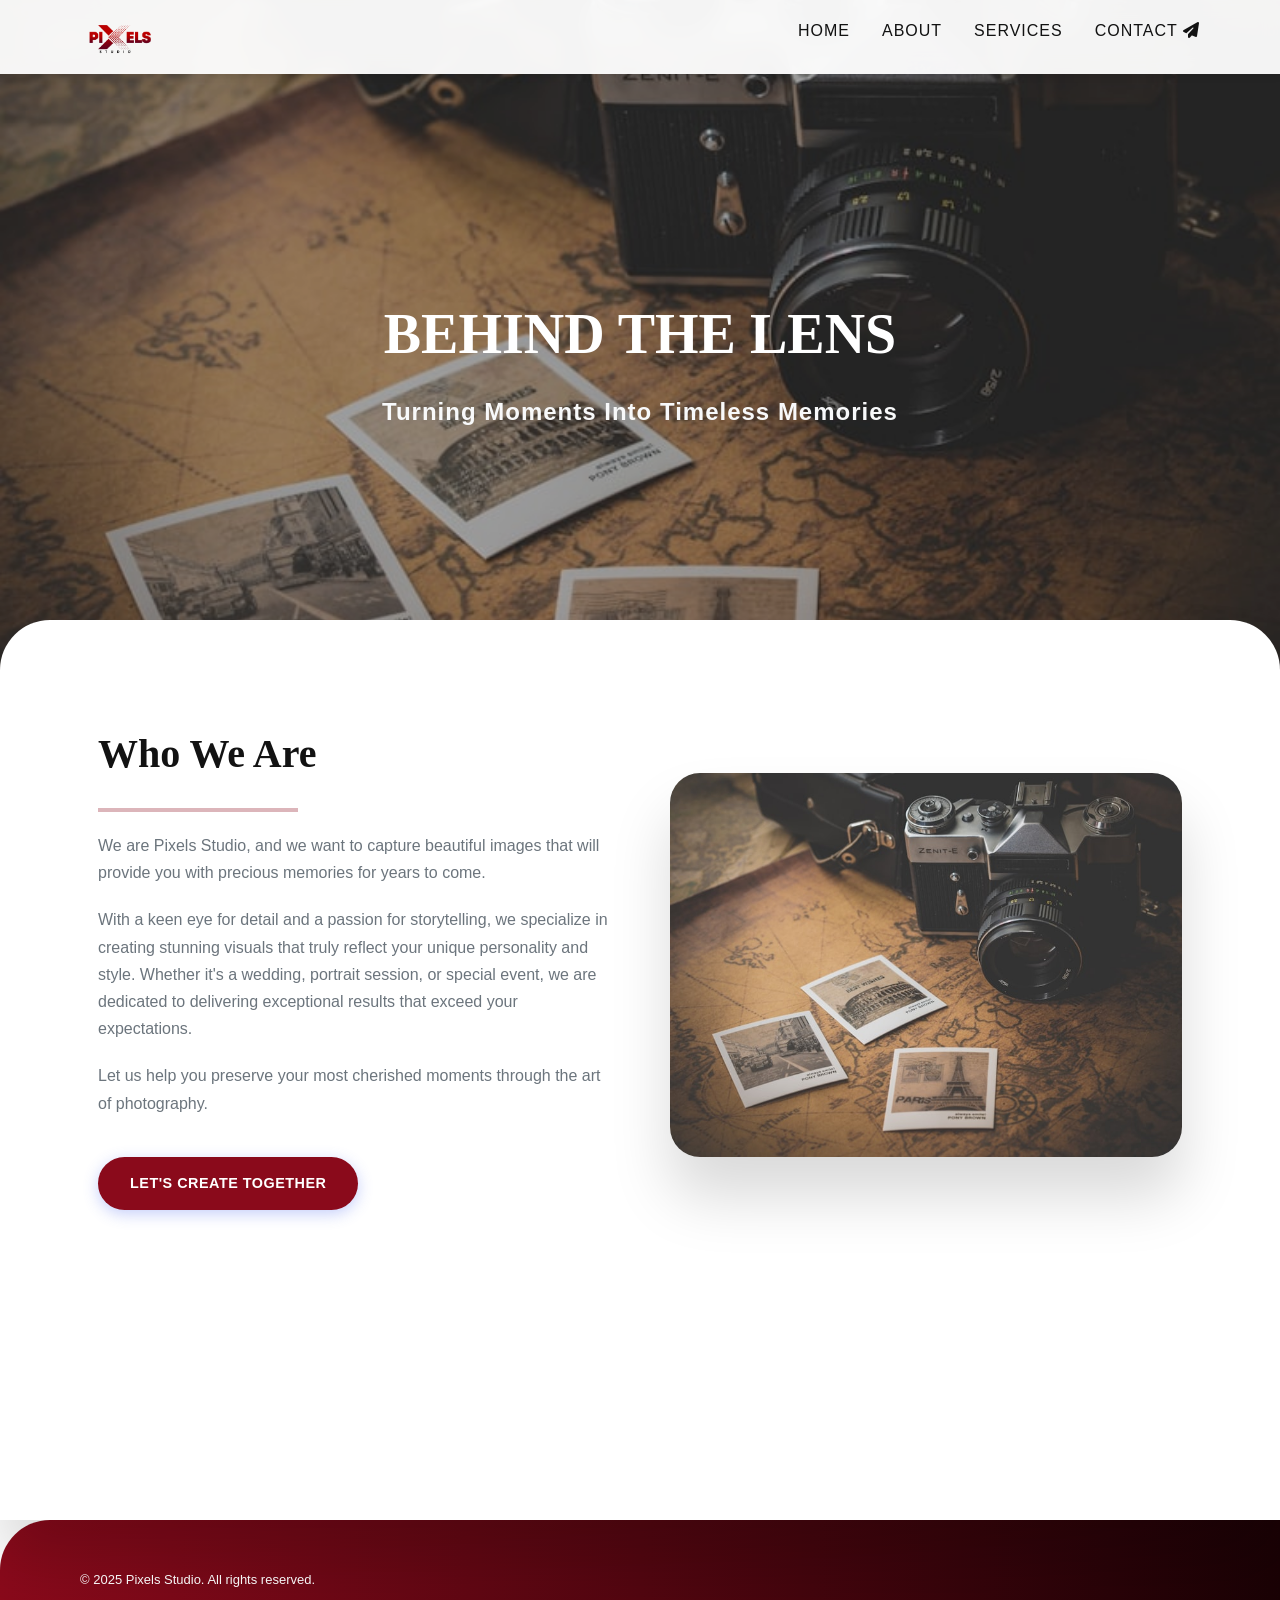
==== about.html @ 5a0a9b70 "working" ====
<!DOCTYPE html>
<html lang="en">
<head>
    <meta charset="UTF-8">
    <meta name="viewport" content="width=device-width, initial-scale=1.0">
    <title>About Us | Pixels Studio</title>
    <link rel="stylesheet" href="CSS/global.css">
    <link rel="stylesheet" href="CSS/about.css">
    <link rel="stylesheet" href="https://cdnjs.cloudflare.com/ajax/libs/font-awesome/6.5.0/css/all.min.css">
</head>
<body>

    <header>
        <div class="container">
            <nav>
                <a href="index.html" class="logo">
                    <img src="Assets/pixels studio.png" alt="Pixels Studio">
                </a>
                <ul class="nav-links">
                    <li><a href="index.html">HOME</a></li>
                    <li><a href="about.html" class="active">ABOUT</a></li>
                    <li><a href="services.html">SERVICES</a></li>
                    <li><a href="#">CONTACT <i class="fas fa-paper-plane"></i></a></li>
                </ul>
                <div class="mobile-toggle"><i class="fas fa-bars"></i></div>
            </nav>
        </div>
    </header>

    <div class="about-hero" style="background-image: url('Assets/image1.jpg');">
        <div class="hero-overlay">
            <h1>BEHIND THE LENS</h1>
            <p>Turning Moments Into Timeless Memories</p>
        </div>
    </div>

    <section class="about-intro">
        <div class="container">
            
            <div class="about-grid">
                <div class="about-text">
                    <h2>Who We Are</h2>
                    <hr style="width: 200px; border: 2px solid var(--primary); margin: 0 0 20px 0;">
                    
                    <p>We are Pixels Studio, and we want to capture beautiful images that will provide you with precious memories for years to come.</p>
                    
                    <p>With a keen eye for detail and a passion for storytelling, we specialize in creating stunning visuals that truly reflect your unique personality and style. Whether it's a wedding, portrait session, or special event, we are dedicated to delivering exceptional results that exceed your expectations.</p>
                    
                    <p>Let us help you preserve your most cherished moments through the art of photography.</p>
                    
                    <a href="contact.html" class="btn btn-primary" style="margin-top: 20px;">Let's Create Together</a>
                </div>

                <div class="about-image">
                    <img src="Assets/image1.jpg" alt="Photographer at work">
                </div>
            </div>

        </div>
    </section>

    <footer>
        <div class="container">
            <p>&copy; 2025 Pixels Studio. All rights reserved.</p>
        </div>
    </footer>

    <link rel="script" href="main.js">
</body>
</html>
---- CSS/global.css ----
/* ==========================================================================
   GLOBAL STYLES
   Applies to: All pages
   ========================================================================== */

/* --- CSS Variables & Color Palette --- */
:root {
    --primary: #8a0a1b;
    --primary-dark: #5C000E;
    --dark: #121212;
    --light: #ffffff;
    --gray: #6c757d;
    --light-gray: #e9ecef;
    
    --borber-radius: 12px;
    --transition: all 0.3s ease;
    
    --shadow-sm: 0 2px 8px rgba(0,0,0,0.08);
    --shadow-md: 0 8px 25px rgba(0,0,0,0.12);
    --shadow-lg: 0 40px 60px rgba(0,0,0,0.15);
    --shadow-xlg: inset 0 0 0 1000px rgba(0,0,0,0.3);
}

/* --- Reset & Base Styles --- */
*, *::before, *::after {
    margin: 0;
    padding: 0;
    box-sizing: border-box;
}

body {
    font-family: 'Montserrat', sans-serif;
    font-weight: 400;
    line-height: 1.7;
    background-color: var(--light);
    color: var(--dark);
    overflow-x: hidden;
}

img {
    max-width: 100%;
    height: auto;
    display: block;
}

a {
    text-decoration: none;
    color: inherit;
    transition: var(--transition);
}

.container {
    width: 90%;
    max-width: 1200px;
    margin: 0 auto;
    padding: 0 1rem;
}

section {
    padding: 5rem 0;
}

/* --- Typography --- */
h1, h2, h3, h4, h5, h6 {
    font-family: 'Playfair Display', serif;
    font-weight: 700;
    color: var(--dark);
}

.section-title {
    font-family: 'Playfair Display', serif;
    font-size: 2.5rem;
    text-align: center;
    margin-bottom: 3rem;
    position: relative;
}

.section-title::after {
    content: '';
    width: 80px;
    height: 4px;
    background-color: var(--primary);
    display: block;
    margin: 1rem auto 0;
    border-radius: 2px;
}

/* --- Navigation Bar --- */
header {
    background-color: rgba(255,255,255,0.95);
    backdrop-filter: blur(10px);
    position: fixed;
    width: 100%;
    top: 0;
    z-index: 1000;
    box-shadow: var(--shadow-sm);
    transition: var(--transition);
}

nav {
    display: flex;
    justify-content: space-between;
    align-items: center;
    padding: 1rem 0;
}

.logo {
    width: 80px;
    height: auto;
    cursor: pointer;
}

.nav-links {
    list-style: none;
    display: flex;
    gap: 2rem;
}

.nav-links a {
    font-family: 'Montserrat', sans-serif;
    font-weight: 500;
    text-transform: uppercase;
    letter-spacing: 1px;
    color: var(--dark);
    position: relative;
    padding: 0.5rem 0;
}

.nav-links a::after {
    content: '';
    position: absolute;
    width: 0;
    height: 2px;
    background-color: var(--primary);
    left: 0;
    bottom: 0;
    transition: var(--transition);
}

.nav-links a:hover::after {
    width: 100%;
}

.mobile-toggle {
    display: none;
    font-size: 1.5rem;
    cursor: pointer;
    color: var(--dark);
}

/* --- Buttons --- */
.btn {
    display: inline-block;
    padding: 0.9rem 2rem;
    border-radius: 50px;
    font-family: 'Montserrat', sans-serif;
    font-weight: 600;
    text-transform: uppercase;
    letter-spacing: 0.5px;
    font-size: 0.9rem;
    cursor: pointer;
    transition: var(--transition);
}

.btn-primary {
    background: var(--primary);
    color: #fff;
    box-shadow: 0 4px 15px rgba(67, 97, 238, 0.3);
}

.btn-primary:hover {
    background: var(--primary-dark);
    transform: translateY(-3px);
    box-shadow: 0 8px 25px rgba(67, 97, 238, 0.4);
}

.btn-outline {
    border: 2px solid var(--primary);
    color: var(--primary);
    margin-left: 1rem;
}

.btn-outline:hover {
    background: var(--primary);
    color: white;
    transform: translateY(-3px);
}

/* ==========================================================================
   FOOTER STYLES
   ========================================================================== */

footer {
    width: 100%;
    position: relative;
    bottom: 0;
    background: linear-gradient(to right, #8a0a1b, #1a0205);
    color: #fff;
    padding: 50px 0 20px;
    border-top-left-radius: 50px;
    
    /* Footer Base Font (Montserrat) */
    font-family: 'Montserrat', sans-serif;
    font-size: 13px;
    line-height: 20px;
}

/* Footer Grid Layout */
.row {
   width: 85%;
   margin: auto;
   display: flex;
   flex-wrap: wrap;
   align-items: flex-start;
   justify-content: space-between;
}

.column {
    flex-basis: 25%;
    padding: 10px;
}

/* Middle columns are smaller to save space */
.column:nth-child(2), .column:nth-child(3) {
    flex-basis: 15%;
}

.logo-footer {
    width: 120px;
    margin-bottom: 30px;
}

/* Footer Headings (Playfair Display) */
.column h3 {
    width: fit-content;
    margin-bottom: 40px;
    position: relative;
    font-family: 'Playfair Display', serif;
    font-weight: 700;
    letter-spacing: 0.5px;
}

/* Email & Contact Styles */
.email-id {
    width: fit-content;
    border-bottom: 1px solid #ccc;
    margin: 20px 0;
    font-weight: 500;
}

.phone-numbers a {
    display: block;
    color: #fff;
    text-decoration: none;
    font-weight: 600; /* Bold numbers for readability */
    margin-bottom: 5px;
}

/* Footer Links List */
ul li {
    list-style: none;
    margin-bottom: 12px;
}

ul li a {
    text-decoration: none;
    color: #fff;
    transition: var(--transition);
}

ul li a:hover {
    opacity: 0.8;
}

/* Social Media Icons */
.social-links {
    display: flex;
    gap: 1rem;
    margin-top: 2rem;
    justify-content: flex-start;
}

.social-links a {
    width: 40px;
    height: 40px;
    background-color: white;
    border-radius: 50%;
    display: flex;
    align-items: center;
    justify-content: center;
    box-shadow: var(--shadow-sm);
    color: var(--primary);
    font-size: 1.2rem;
    margin: 0;
    transition: var(--transition);
}

.social-links a:hover {
    transform: translateY(-3px);
    box-shadow: var(--shadow-md);
}

/* Divider Line */
hr {
    width: 90%;
    border: 0;
    border-bottom: 1px solid #ccc; /* Subtle separation line */
    margin: 20px auto;
    opacity: 0.3;
}

/* Copyright Text */
.copyright {
    text-align: center;
    font-weight: 400;
    letter-spacing: 0.5px;
}
---- CSS/about.css ----
/* ==========================================================================
   ABOUT PAGE STYLES
   Applies to: about.html
   ========================================================================== */

/* --- Hero Section (Fixed Background) --- */
/* The background stays fixed while content scrolls over it */
.about-hero {
    position: fixed;
    top: 0;
    left: 0;
    width: 100%;
    height: 80vh;
    z-index: 1;
    /* BACKGROUND IMAGE: Update the path below */
    background-size: cover;
    background-position: center;
    background-repeat: no-repeat;
    display: flex;
    flex-direction: column;
    align-items: center;
    justify-content: center;
    text-align: center;
    box-shadow: var(--shadow-xlg);
}

/* Hero Typography */
.hero-overlay h1 {
    font-family: 'Playfair Display', serif; /* Header Font */
    color: white;
    font-size: 3.5rem;
    margin-bottom: 10px;
    font-weight: 800;
}

.hero-overlay p {
    font-family: 'Montserrat', sans-serif; /* Body/Accent Font */
    color: #f8f9fa;
    font-size: 1.5rem;
    font-weight: 600;
    letter-spacing: 1px;
}

/* --- Content Wrapper (Scrolls over Hero) --- */
/* This white section slides up over the fixed hero image */
.about-intro {
    position: relative;
    z-index: 10;
    margin-top: calc(80vh - 100px); /* Creates the overlap effect */
    background: white;
    border-top-left-radius: 50px;
    border-top-right-radius: 50px;
    padding: 100px 20px;
    min-height: 100vh;
    box-shadow: var(--shadow-lg);
}

/* --- 2-Column Grid Layout --- */
.about-grid {
    display: grid;
    grid-template-columns: 1fr 1fr;
    gap: 60px;
    align-items: center;
}

/* Text Column Styles */
.about-text h2 {
    font-family: 'Playfair Display', serif; /* Header Font */
    font-size: 2.5rem;
    margin-bottom: 20px;
    color: var(--dark);
}

.highlight-text {
    font-family: 'Montserrat', sans-serif;
    font-size: 1.2rem;
    color: var(--primary);
    font-weight: 600;
    margin-bottom: 20px;
}

.about-text p {
    font-family: 'Montserrat', sans-serif;
    margin-bottom: 20px;
    color: var(--gray);
}

/* Image Column Styles */
.about-image img {
    width: 100%;
    border-radius: 30px;
    box-shadow: var(--shadow-lg);
}
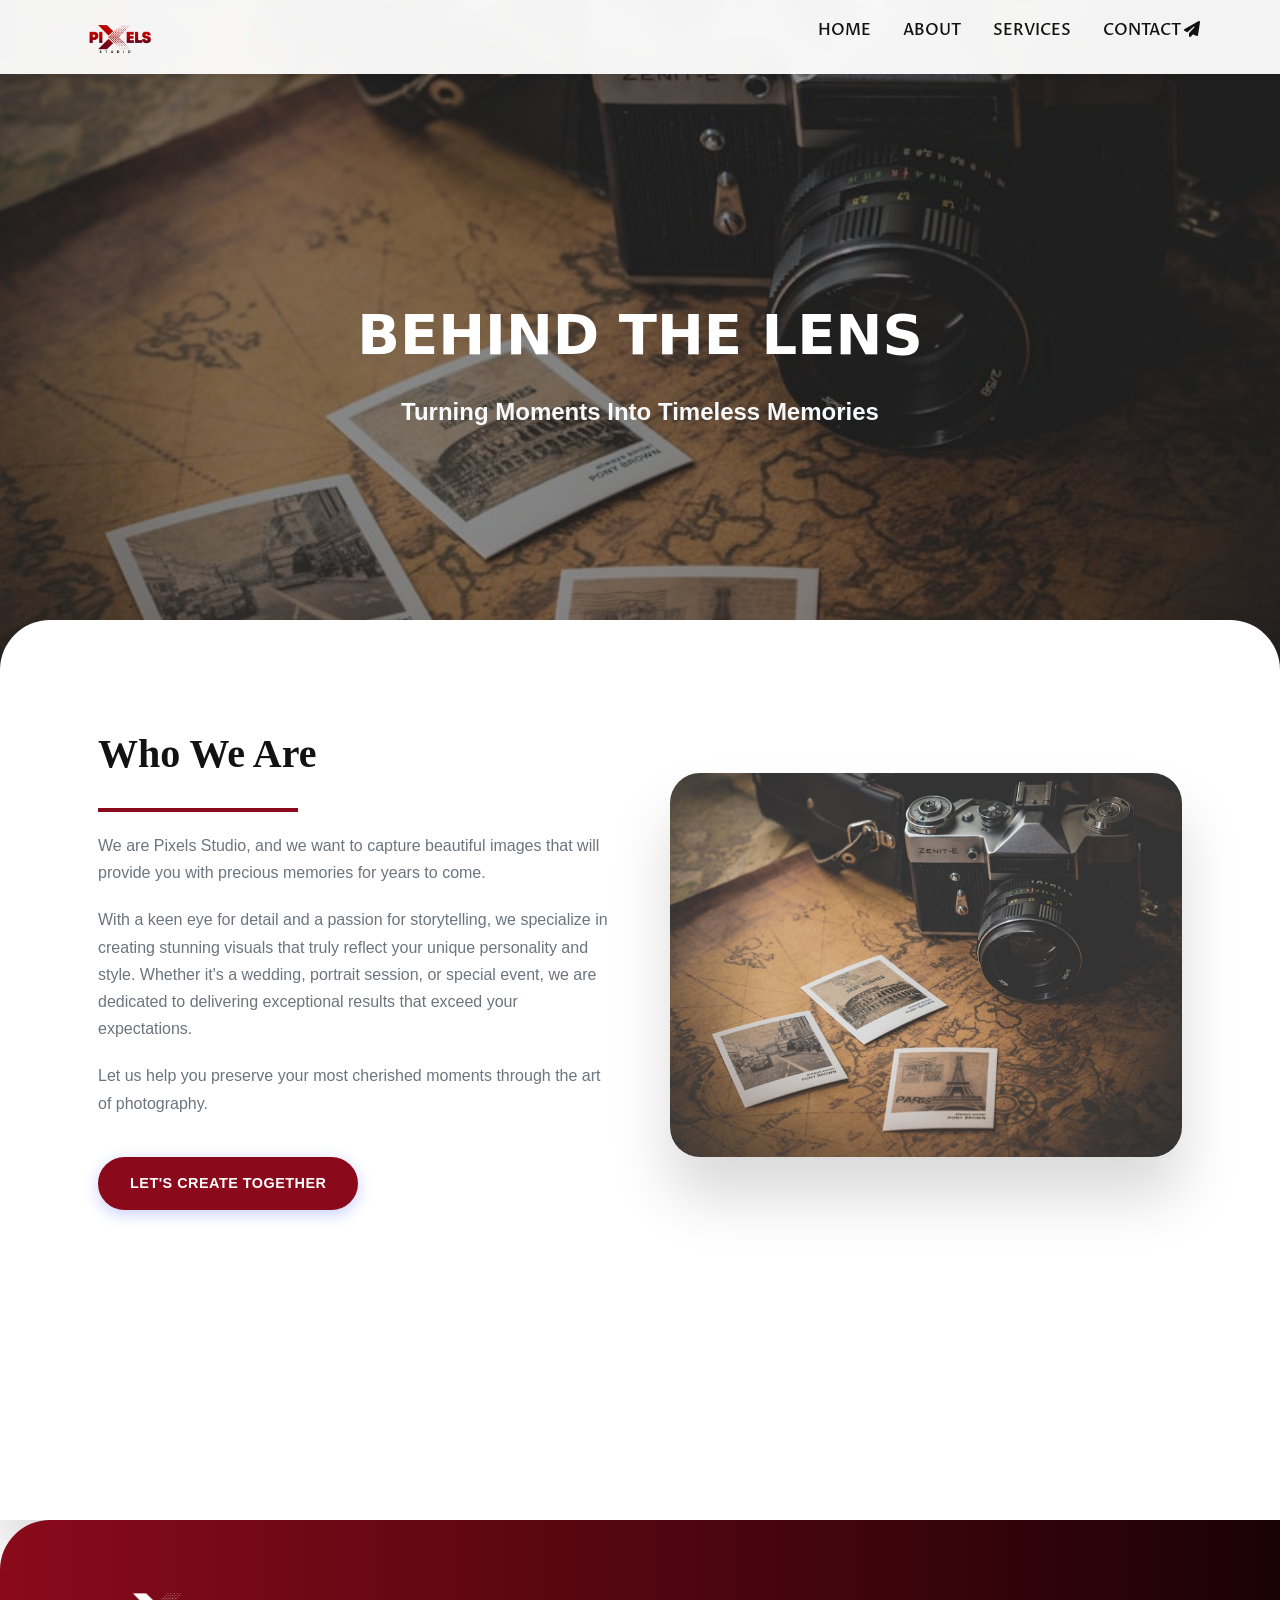
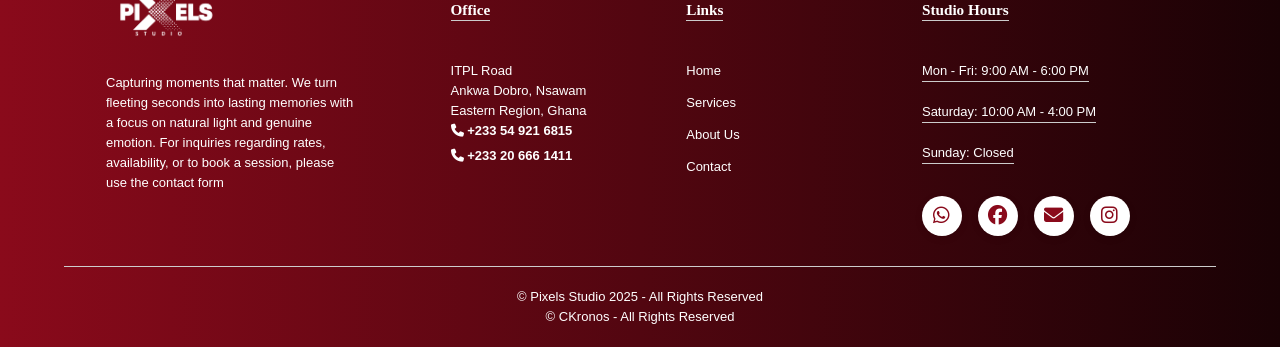
==== commit 4b852421: "working" ====
--- a/about.html
+++ b/about.html
@@ -6,7 +6,11 @@
     <title>About Us | Pixels Studio</title>
     <link rel="stylesheet" href="CSS/global.css">
     <link rel="stylesheet" href="CSS/about.css">
-    <link rel="stylesheet" href="https://cdnjs.cloudflare.com/ajax/libs/font-awesome/6.5.0/css/all.min.css">
+    <link rel="stylesheet" href="https://cdnjs.cloudflare.com/ajax/libs/font-awesome/6.5.0/css/all.min.css" 
+          integrity="sha512-..." crossorigin="anonymous" referrerpolicy="no-referrer" />
+    <link rel="preconnect" href="https://fonts.googleapis.com">
+    <link rel="preconnect" href="https://fonts.gstatic.com" crossorigin>
+    <link rel="stylesheet" href="https://fonts.googleapis.com/css2?family=Cormorant+Garamond:ital,wght@0,400;0,600;0,700;1,400&family=Proza+Libre:wght@400;500;600&display=swap">
 </head>
 <body>
 
@@ -60,10 +64,52 @@
     </section>
 
     <footer>
-        <div class="container">
-            <p>&copy; 2025 Pixels Studio. All rights reserved.</p>
+        <div class="row">
+            <div class="column">
+                <img src="Assets/pixels studio footer.png" class="logo-footer" alt="pixels logo">
+                <p>Capturing moments that matter. 
+                    We turn fleeting seconds into lasting memories with a focus on natural light and genuine emotion. 
+                    For inquiries regarding rates, availability, or to book a session, please use the contact form</p>
+            </div>
+            <div class="column">
+                <h3 class="email-id">Office</h3>
+                <p>ITPL Road</p>
+                <p>Ankwa Dobro, Nsawam</p>
+                <p>Eastern Region, Ghana</p>
+                
+                <div class="phone-numbers">
+                    <a href="tel:+233549216815"><i class="fas fa-phone "></i> +233 54 921 6815</a>
+                <a href="tel:+233206661411"><i class="fas fa-phone "></i> +233 20 666 1411</a>        
+                </div>
+            </div>
+            <div class="column">
+                <h3 class="email-id">Links</h3>
+                <ul>
+                    <li><a href="index.html">Home</a></li>
+                    <li><a href="services.html">Services</a></li>
+                    <li><a href="about.html">About Us</a></li>
+                    <li><a href="#">Contact </a></li>
+                </ul>
+            </div>
+            <div class="column">
+                <h3 class="email-id">Studio Hours</h3>
+                <p class="email-id">Mon - Fri: <span></span>9:00 AM - 6:00 PM</p>
+                <p class="email-id">Saturday: 10:00 AM - 4:00 PM</p>
+                <p class="email-id">Sunday: Closed</p>
+
+                <div class="social-links">
+                    <a href="https://wa.me/233206661411" target="_blank" aria-label="whatsapp"><i class="fab fa-whatsapp"></i></a>
+                    <a href="#" target="_blank" aria-label="facebook"><i class="fab fa-facebook"></i></a>
+                    <a href="#" target="_blank" aria-label="Mail"><i class="fas fa-envelope"></i></a>
+                    <a href="#" target="_blank" aria-label="Intsagram"><i class="fab fa-instagram"></i></a>
+                </div>
+            </div>
         </div>
+        <hr>
+        <p class="copyright">&copy; Pixels Studio 2025 - All Rights Reserved</p>
+        <p class="copyright">&copy; CKronos - All Rights Reserved</p>
     </footer>
+
 
     <link rel="script" href="main.js">
 </body>
--- a/CSS/global.css
+++ b/CSS/global.css
@@ -1,9 +1,16 @@
-/* ==========================================================================
-   GLOBAL STYLES
-   Applies to: All pages
-   ========================================================================== */
-
-/* --- CSS Variables & Color Palette --- */
+/* =========================================
+   GLOBAL STYLES (Use on ALL pages)
+   ========================================= */
+
+/* --- 1. RESET & VARIABLES --- */
+*, 
+*::before, 
+*::after {
+    margin: 0;
+    padding: 0;
+    box-sizing: border-box;
+}
+
 :root {
     --primary: #8a0a1b;
     --primary-dark: #5C000E;
@@ -11,29 +18,20 @@
     --light: #ffffff;
     --gray: #6c757d;
     --light-gray: #e9ecef;
-    
     --borber-radius: 12px;
     --transition: all 0.3s ease;
-    
     --shadow-sm: 0 2px 8px rgba(0,0,0,0.08);
     --shadow-md: 0 8px 25px rgba(0,0,0,0.12);
     --shadow-lg: 0 40px 60px rgba(0,0,0,0.15);
     --shadow-xlg: inset 0 0 0 1000px rgba(0,0,0,0.3);
 }
 
-/* --- Reset & Base Styles --- */
-*, *::before, *::after {
-    margin: 0;
-    padding: 0;
-    box-sizing: border-box;
-}
-
+/* --- 2. BASE DOCUMENT STYLES --- */
 body {
-    font-family: 'Montserrat', sans-serif;
-    font-weight: 400;
+    font-family: 'Inter', sans-serif; /* Body Font */
+    background-color: var(--light);
+    color: var(--dark);
     line-height: 1.7;
-    background-color: var(--light);
-    color: var(--dark);
     overflow-x: hidden;
 }
 
@@ -60,19 +58,112 @@
     padding: 5rem 0;
 }
 
-/* --- Typography --- */
-h1, h2, h3, h4, h5, h6 {
-    font-family: 'Playfair Display', serif;
-    font-weight: 700;
-    color: var(--dark);
-}
-
+/* --- 3. NAVIGATION BAR --- */
+header {
+    background-color: rgba(255,255,255,0.95);
+    backdrop-filter: blur(10px);
+    position: fixed;
+    width: 100%;
+    top: 0;
+    z-index: 1000;
+    box-shadow: var(--shadow-sm);
+    transition: var(--transition);
+}
+
+nav {
+    font-family: 'Proza Libre', sans-serif;;
+    display: flex;
+    justify-content: space-between;
+    align-items: center;
+    padding: 1rem 0;
+}
+
+.logo {
+    width: 80px;
+    height: auto;
+    cursor: pointer;
+}
+
+.nav-links {
+    list-style: none;
+    display: flex;
+    gap: 2rem;
+}
+
+.nav-links a {
+    font-weight: 500;
+    color: var(--dark);
+    position: relative;
+    padding: 0.5rem 0;
+}
+
+.nav-links a::after {
+    content: '';
+    position: absolute;
+    width: 0;
+    height: 2px;
+    background-color: var(--primary);
+    left: 0;
+    bottom: 0;
+    transition: var(--transition);
+}
+
+.nav-links a:hover::after {
+    width: 100%;
+}
+
+.mobile-toggle {
+    display: none;
+    font-size: 1.5rem;
+    cursor: pointer;
+    color: var(--dark);
+}
+
+/* --- 4. BUTTONS --- */
+.btn {
+    display: inline-block;
+    padding: 0.9rem 2rem;
+    border-radius: 50px;
+    font-weight: 600;
+    transition: var(--transition);
+    text-transform: uppercase;
+    letter-spacing: 0.5px;
+    font-size: 0.9rem;
+    cursor: pointer;
+}
+
+.btn-primary {
+    background: var(--primary);
+    color: #fff;
+    box-shadow: 0 4px 15px rgba(67, 97, 238, 0.3);
+}
+
+.btn-primary:hover {
+    background: var(--primary-dark);
+    transform: translateY(-3px);
+    box-shadow: 0 8px 25px rgba(67, 97, 238, 0.4);
+}
+
+.btn-outline {
+    border: 2px solid var(--primary);
+    color: var(--primary);
+    margin-left: 1rem;
+}
+
+.btn-outline:hover {
+    background: var(--primary);
+    color: white;
+    transform: translateY(-3px);
+}
+
+/* --- 5. TYPOGRAPHY (Section Headers) --- */
 .section-title {
-    font-family: 'Playfair Display', serif;
+    font-family: 'Playfair Display', serif; /* Header Font */
     font-size: 2.5rem;
     text-align: center;
     margin-bottom: 3rem;
     position: relative;
+    color: var(--dark);
 }
 
 .section-title::after {
@@ -85,127 +176,27 @@
     border-radius: 2px;
 }
 
-/* --- Navigation Bar --- */
-header {
-    background-color: rgba(255,255,255,0.95);
-    backdrop-filter: blur(10px);
-    position: fixed;
-    width: 100%;
-    top: 0;
-    z-index: 1000;
-    box-shadow: var(--shadow-sm);
-    transition: var(--transition);
-}
-
-nav {
-    display: flex;
-    justify-content: space-between;
-    align-items: center;
-    padding: 1rem 0;
-}
-
-.logo {
-    width: 80px;
-    height: auto;
-    cursor: pointer;
-}
-
-.nav-links {
-    list-style: none;
-    display: flex;
-    gap: 2rem;
-}
-
-.nav-links a {
-    font-family: 'Montserrat', sans-serif;
-    font-weight: 500;
-    text-transform: uppercase;
-    letter-spacing: 1px;
-    color: var(--dark);
-    position: relative;
-    padding: 0.5rem 0;
-}
-
-.nav-links a::after {
-    content: '';
-    position: absolute;
-    width: 0;
-    height: 2px;
-    background-color: var(--primary);
-    left: 0;
-    bottom: 0;
-    transition: var(--transition);
-}
-
-.nav-links a:hover::after {
-    width: 100%;
-}
-
-.mobile-toggle {
-    display: none;
-    font-size: 1.5rem;
-    cursor: pointer;
-    color: var(--dark);
-}
-
-/* --- Buttons --- */
-.btn {
-    display: inline-block;
-    padding: 0.9rem 2rem;
-    border-radius: 50px;
-    font-family: 'Montserrat', sans-serif;
-    font-weight: 600;
-    text-transform: uppercase;
-    letter-spacing: 0.5px;
-    font-size: 0.9rem;
-    cursor: pointer;
-    transition: var(--transition);
-}
-
-.btn-primary {
-    background: var(--primary);
-    color: #fff;
-    box-shadow: 0 4px 15px rgba(67, 97, 238, 0.3);
-}
-
-.btn-primary:hover {
-    background: var(--primary-dark);
-    transform: translateY(-3px);
-    box-shadow: 0 8px 25px rgba(67, 97, 238, 0.4);
-}
-
-.btn-outline {
-    border: 2px solid var(--primary);
-    color: var(--primary);
-    margin-left: 1rem;
-}
-
-.btn-outline:hover {
-    background: var(--primary);
-    color: white;
-    transform: translateY(-3px);
-}
-
-/* ==========================================================================
-   FOOTER STYLES
-   ========================================================================== */
-
+/* --- 6. FOOTER SECTION --- */
 footer {
     width: 100%;
+    z-index: 20;
     position: relative;
     bottom: 0;
     background: linear-gradient(to right, #8a0a1b, #1a0205);
     color: #fff;
     padding: 50px 0 20px;
     border-top-left-radius: 50px;
-    
-    /* Footer Base Font (Montserrat) */
-    font-family: 'Montserrat', sans-serif;
     font-size: 13px;
+    font-family: 'Inter', sans-serif; /* Footer Font */
     line-height: 20px;
 }
 
-/* Footer Grid Layout */
+footer a h4 {
+    color: #fff;      
+    margin-bottom: 0;
+    display: inline-block;
+}
+
 .row {
    width: 85%;
    margin: auto;
@@ -220,7 +211,6 @@
     padding: 10px;
 }
 
-/* Middle columns are smaller to save space */
 .column:nth-child(2), .column:nth-child(3) {
     flex-basis: 15%;
 }
@@ -230,33 +220,28 @@
     margin-bottom: 30px;
 }
 
-/* Footer Headings (Playfair Display) */
 .column h3 {
     width: fit-content;
     margin-bottom: 40px;
     position: relative;
-    font-family: 'Playfair Display', serif;
-    font-weight: 700;
-    letter-spacing: 0.5px;
-}
-
-/* Email & Contact Styles */
+    font-family: 'Inter', serif; /* Footer Header Font */
+}
+
 .email-id {
     width: fit-content;
     border-bottom: 1px solid #ccc;
     margin: 20px 0;
-    font-weight: 500;
 }
 
 .phone-numbers a {
-    display: block;
+    display: block; 
     color: #fff;
     text-decoration: none;
-    font-weight: 600; /* Bold numbers for readability */
-    margin-bottom: 5px;
-}
-
-/* Footer Links List */
+    font-weight: bold;
+    margin-bottom: 5px; 
+}
+
+
 ul li {
     list-style: none;
     margin-bottom: 12px;
@@ -265,14 +250,14 @@
 ul li a {
     text-decoration: none;
     color: #fff;
-    transition: var(--transition);
-}
-
-ul li a:hover {
-    opacity: 0.8;
-}
-
-/* Social Media Icons */
+}
+.social-links {
+    display: flex;
+    gap: 1rem;
+    margin-top: 2rem;
+    justify-content: center;
+}
+
 .social-links {
     display: flex;
     gap: 1rem;
@@ -300,18 +285,13 @@
     box-shadow: var(--shadow-md);
 }
 
-/* Divider Line */
 hr {
     width: 90%;
     border: 0;
-    border-bottom: 1px solid #ccc; /* Subtle separation line */
+    border-bottom: 1px solid #ccc;
     margin: 20px auto;
-    opacity: 0.3;
-}
-
-/* Copyright Text */
+}
+
 .copyright {
     text-align: center;
-    font-weight: 400;
-    letter-spacing: 0.5px;
 }
--- a/CSS/about.css
+++ b/CSS/about.css
@@ -1,10 +1,8 @@
-/* ==========================================================================
+/* =========================================
    ABOUT PAGE STYLES
-   Applies to: about.html
-   ========================================================================== */
+   ========================================= */
 
-/* --- Hero Section (Fixed Background) --- */
-/* The background stays fixed while content scrolls over it */
+/* --- 1. HERO SECTION (Fixed Background) --- */
 .about-hero {
     position: fixed;
     top: 0;
@@ -12,7 +10,6 @@
     width: 100%;
     height: 80vh;
     z-index: 1;
-    /* BACKGROUND IMAGE: Update the path below */
     background-size: cover;
     background-position: center;
     background-repeat: no-repeat;
@@ -22,31 +19,30 @@
     justify-content: center;
     text-align: center;
     box-shadow: var(--shadow-xlg);
+    box-shadow: inset 0 0 0 1000px rgba(0,0,0,0.4);
 }
 
-/* Hero Typography */
+/* --- 2. HERO OVERLAY CONTENT --- */
 .hero-overlay h1 {
-    font-family: 'Playfair Display', serif; /* Header Font */
     color: white;
+    font-family: system-ui, -apple-system, BlinkMacSystemFont, 'Segoe UI', Roboto, Oxygen, Ubuntu, Cantarell, 'Open Sans', 'Helvetica Neue', sans-serif; /* Header Font */
     font-size: 3.5rem;
     margin-bottom: 10px;
     font-weight: 800;
 }
 
 .hero-overlay p {
-    font-family: 'Montserrat', sans-serif; /* Body/Accent Font */
+    font-family: 'Inter', sans-serif; /* Subtitle Font */
     color: #f8f9fa;
     font-size: 1.5rem;
-    font-weight: 600;
-    letter-spacing: 1px;
+    font-weight: 700;
 }
 
-/* --- Content Wrapper (Scrolls over Hero) --- */
-/* This white section slides up over the fixed hero image */
+/* --- 3. SCROLLING INTRO CONTENT --- */
 .about-intro {
     position: relative;
     z-index: 10;
-    margin-top: calc(80vh - 100px); /* Creates the overlap effect */
+    margin-top: calc(80vh - 100px);
     background: white;
     border-top-left-radius: 50px;
     border-top-right-radius: 50px;
@@ -55,7 +51,8 @@
     box-shadow: var(--shadow-lg);
 }
 
-/* --- 2-Column Grid Layout --- */
+
+/* --- 4. GRID LAYOUT (Text & Image) --- */
 .about-grid {
     display: grid;
     grid-template-columns: 1fr 1fr;
@@ -63,16 +60,14 @@
     align-items: center;
 }
 
-/* Text Column Styles */
 .about-text h2 {
-    font-family: 'Playfair Display', serif; /* Header Font */
+    font-family: Playfair Display sans-serif; /* Section Header Font */
     font-size: 2.5rem;
     margin-bottom: 20px;
     color: var(--dark);
 }
 
 .highlight-text {
-    font-family: 'Montserrat', sans-serif;
     font-size: 1.2rem;
     color: var(--primary);
     font-weight: 600;
@@ -80,12 +75,10 @@
 }
 
 .about-text p {
-    font-family: 'Montserrat', sans-serif;
     margin-bottom: 20px;
     color: var(--gray);
 }
 
-/* Image Column Styles */
 .about-image img {
     width: 100%;
     border-radius: 30px;
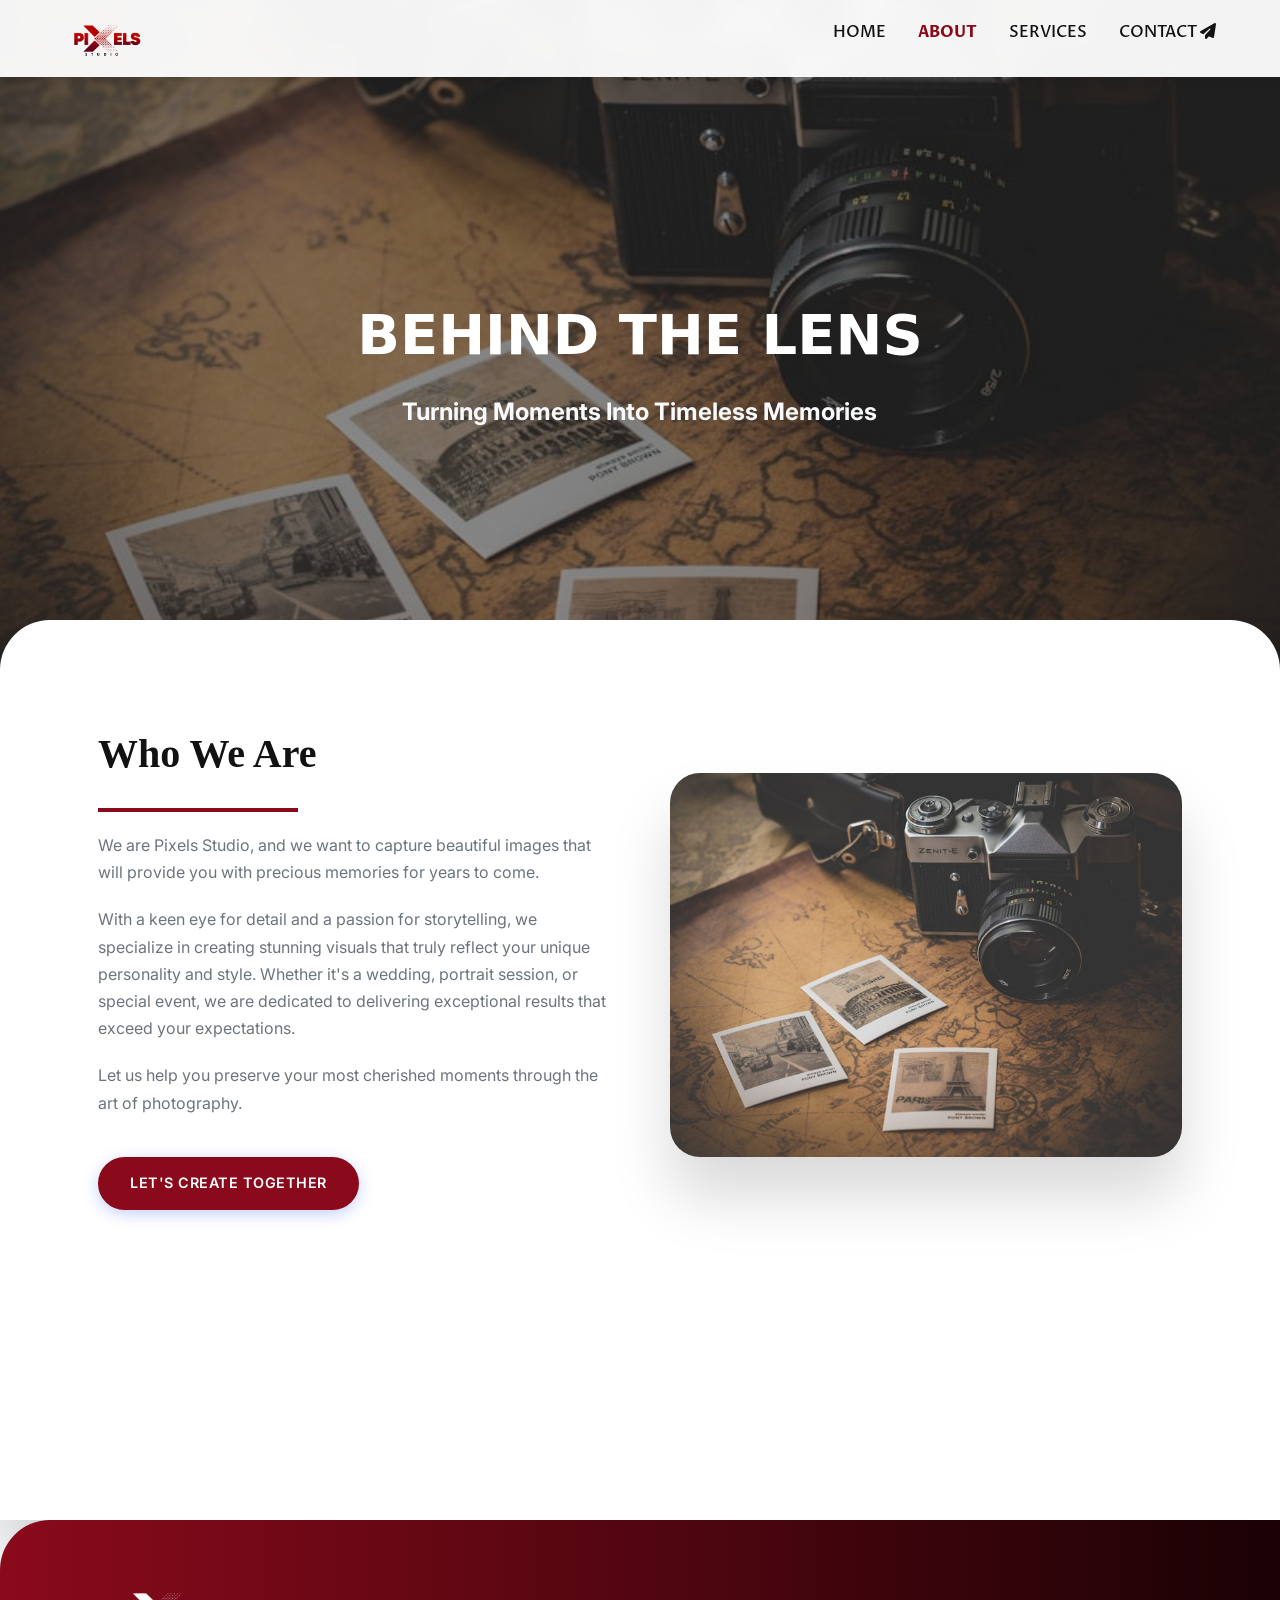
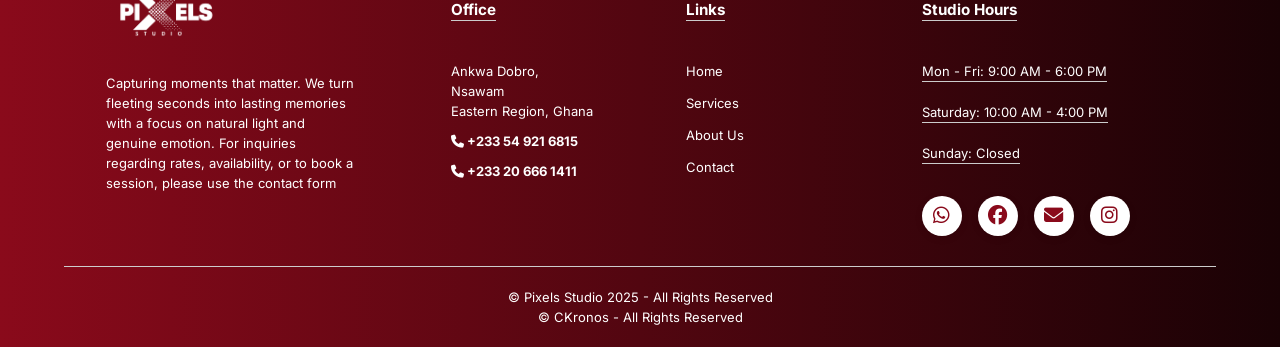
==== commit 5977bc2b: "Working" ====
--- a/about.html
+++ b/about.html
@@ -11,6 +11,7 @@
     <link rel="preconnect" href="https://fonts.googleapis.com">
     <link rel="preconnect" href="https://fonts.gstatic.com" crossorigin>
     <link rel="stylesheet" href="https://fonts.googleapis.com/css2?family=Cormorant+Garamond:ital,wght@0,400;0,600;0,700;1,400&family=Proza+Libre:wght@400;500;600&display=swap">
+    <link href="https://fonts.googleapis.com/css2?family=Inter:wght@400;700&family=Merriweather:wght@400;700&family=Open+Sans:wght@400;700&family=Lato:wght@400;700&family=Roboto:wght@400;700&family=Playfair+Display:wght@400;700&family=Montserrat:wght@400;700&display=swap" rel="stylesheet"/>
 </head>
 <body>
 
@@ -24,7 +25,7 @@
                     <li><a href="index.html">HOME</a></li>
                     <li><a href="about.html" class="active">ABOUT</a></li>
                     <li><a href="services.html">SERVICES</a></li>
-                    <li><a href="#">CONTACT <i class="fas fa-paper-plane"></i></a></li>
+                    <li><a href="contact.html">CONTACT <i class="fas fa-paper-plane"></i></a></li>
                 </ul>
                 <div class="mobile-toggle"><i class="fas fa-bars"></i></div>
             </nav>
@@ -72,8 +73,7 @@
                     For inquiries regarding rates, availability, or to book a session, please use the contact form</p>
             </div>
             <div class="column">
-                <h3 class="email-id">Office</h3>
-                <p>ITPL Road</p>
+                <h3 class="footer-head">Office</h3>
                 <p>Ankwa Dobro, Nsawam</p>
                 <p>Eastern Region, Ghana</p>
                 
@@ -83,19 +83,19 @@
                 </div>
             </div>
             <div class="column">
-                <h3 class="email-id">Links</h3>
+                <h3 class="footer-head">Links</h3>
                 <ul>
                     <li><a href="index.html">Home</a></li>
                     <li><a href="services.html">Services</a></li>
                     <li><a href="about.html">About Us</a></li>
-                    <li><a href="#">Contact </a></li>
+                    <li><a href="contact.html">Contact </a></li>
                 </ul>
             </div>
             <div class="column">
-                <h3 class="email-id">Studio Hours</h3>
-                <p class="email-id">Mon - Fri: <span></span>9:00 AM - 6:00 PM</p>
-                <p class="email-id">Saturday: 10:00 AM - 4:00 PM</p>
-                <p class="email-id">Sunday: Closed</p>
+                <h3 class="footer-head">Studio Hours</h3>
+                <p class="footer-head">Mon - Fri: 9:00 AM - 6:00 PM</p>
+                <p class="footer-head">Saturday: 10:00 AM - 4:00 PM</p>
+                <p class="footer-head">Sunday: Closed</p>
 
                 <div class="social-links">
                     <a href="https://wa.me/233206661411" target="_blank" aria-label="whatsapp"><i class="fab fa-whatsapp"></i></a>
--- a/CSS/global.css
+++ b/CSS/global.css
@@ -15,7 +15,7 @@
     --primary: #8a0a1b;
     --primary-dark: #5C000E;
     --dark: #121212;
-    --light: #ffffff;
+    --light: #f8f9fa;
     --gray: #6c757d;
     --light-gray: #e9ecef;
     --borber-radius: 12px;
@@ -28,7 +28,7 @@
 
 /* --- 2. BASE DOCUMENT STYLES --- */
 body {
-    font-family: 'Inter', sans-serif; /* Body Font */
+    font-family: 'Inter', sans-serif;
     background-color: var(--light);
     color: var(--dark);
     line-height: 1.7;
@@ -70,6 +70,12 @@
     transition: var(--transition);
 }
 
+header .container {
+    max-width: 100%; 
+    width: 100%;
+    padding: 0 4rem;
+}
+
 nav {
     font-family: 'Proza Libre', sans-serif;;
     display: flex;
@@ -79,9 +85,14 @@
 }
 
 .logo {
-    width: 80px;
-    height: auto;
+    display: flex;
+    align-items: center;
     cursor: pointer;
+}
+
+.logo img {
+    max-height: 45px;
+    width: auto;
 }
 
 .nav-links {
@@ -112,6 +123,19 @@
     width: 100%;
 }
 
+.nav-links a.active {
+    color: var(--primary) !important;
+    font-weight: 700;
+}
+
+.nav-links a.active::after {
+    width: 0; 
+}
+
+.nav-links a.active:hover::after {
+    width: 100%;
+}
+
 .mobile-toggle {
     display: none;
     font-size: 1.5rem;
@@ -187,7 +211,7 @@
     padding: 50px 0 20px;
     border-top-left-radius: 50px;
     font-size: 13px;
-    font-family: 'Inter', sans-serif; /* Footer Font */
+    font-family: 'Inter', sans-serif;
     line-height: 20px;
 }
 
@@ -224,13 +248,14 @@
     width: fit-content;
     margin-bottom: 40px;
     position: relative;
-    font-family: 'Inter', serif; /* Footer Header Font */
-}
-
-.email-id {
+    font-family: 'Inter', serif;
+}
+
+.footer-head {
     width: fit-content;
     border-bottom: 1px solid #ccc;
     margin: 20px 0;
+    font-family: 'inter', sans-serif;
 }
 
 .phone-numbers a {
@@ -238,7 +263,9 @@
     color: #fff;
     text-decoration: none;
     font-weight: bold;
+    margin-top: 10px;
     margin-bottom: 5px; 
+    font-family: 'Inter', sans-serif;
 }
 
 
@@ -294,4 +321,4 @@
 
 .copyright {
     text-align: center;
-}+}
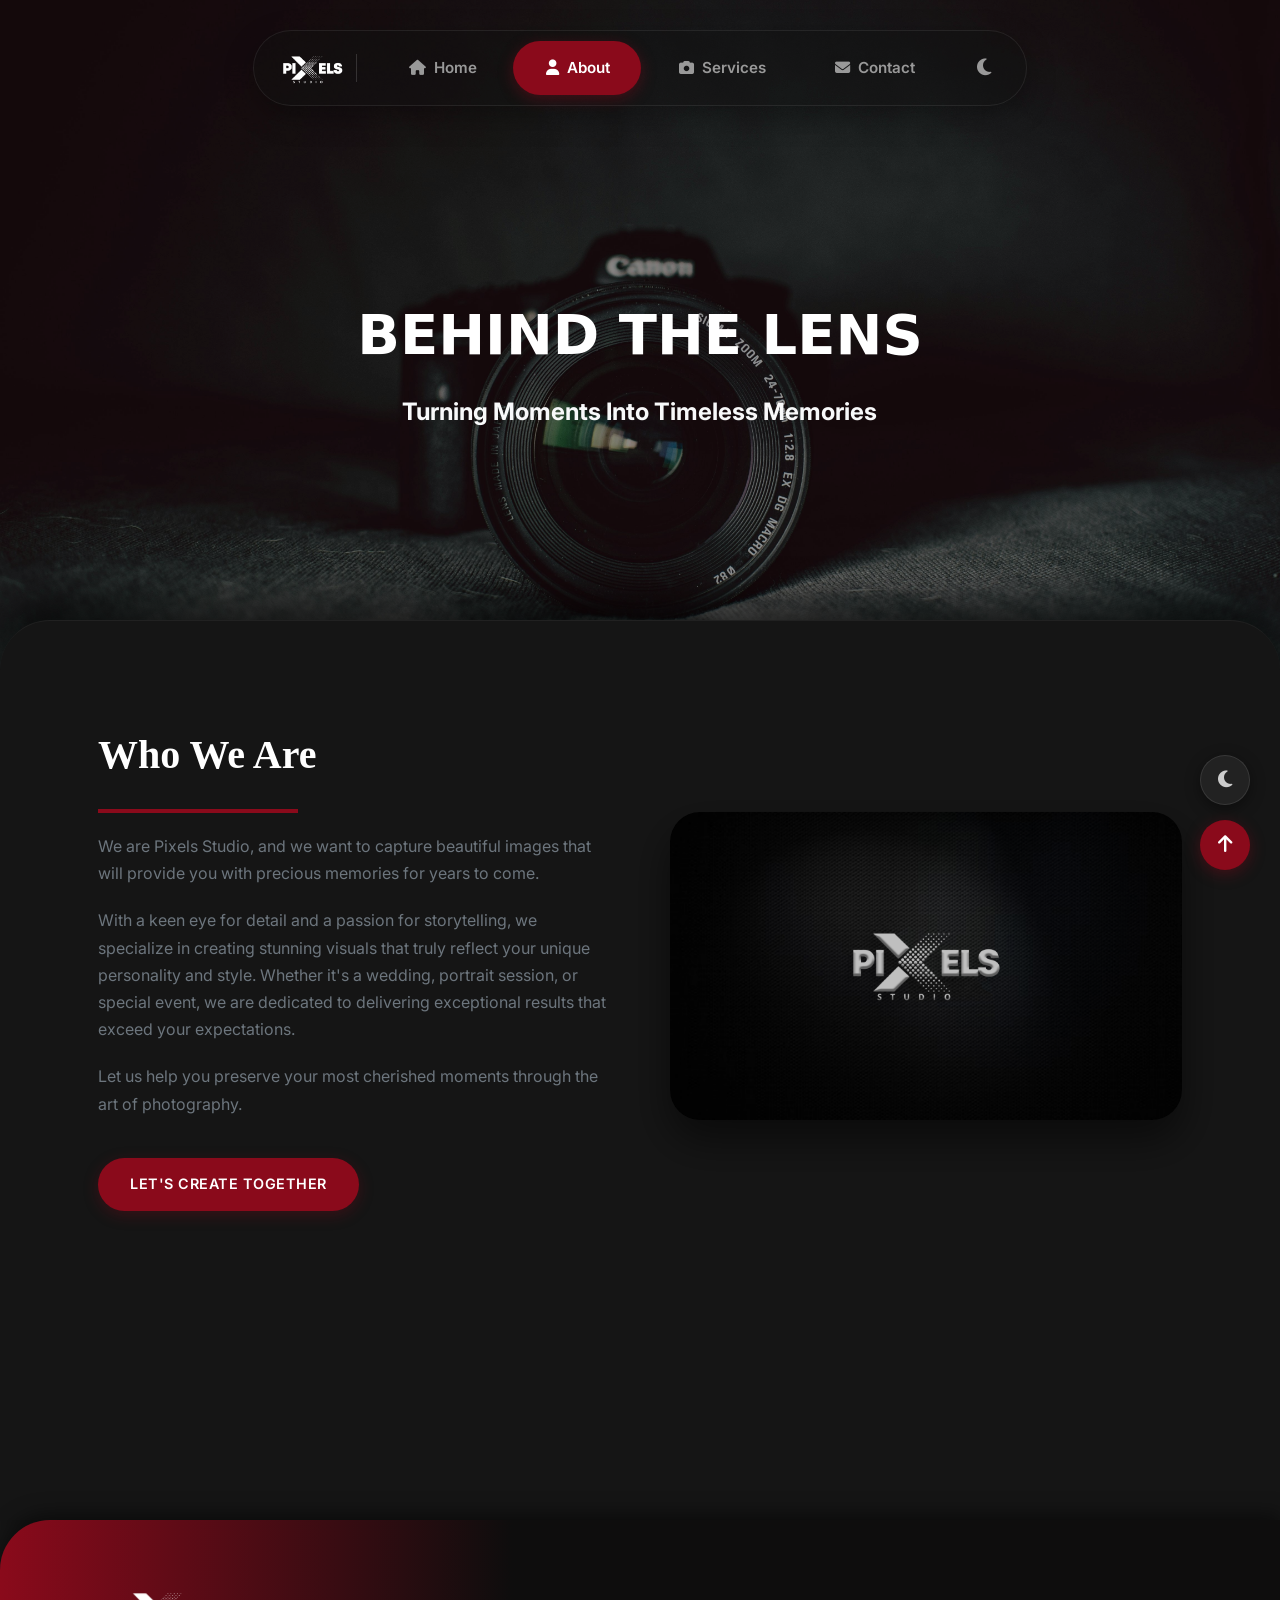
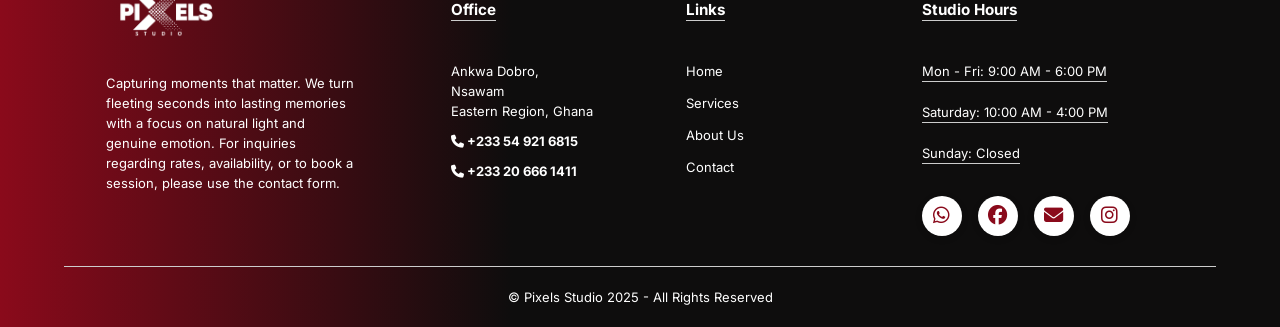
==== commit c6bf0589: "feat: overhaul mobile responsiveness, consolidate styles, and enhance booking UI - Refactor: Dedupli" ====
--- a/about.html
+++ b/about.html
@@ -4,35 +4,62 @@
     <meta charset="UTF-8">
     <meta name="viewport" content="width=device-width, initial-scale=1.0">
     <title>About Us | Pixels Studio</title>
+    
+    <link rel="stylesheet" href="https://cdnjs.cloudflare.com/ajax/libs/font-awesome/6.5.0/css/all.min.css" crossorigin="anonymous" referrerpolicy="no-referrer" />
+    <link rel="preconnect" href="https://fonts.googleapis.com">
+    <link rel="preconnect" href="https://fonts.gstatic.com" crossorigin>
+    <link href="https://fonts.googleapis.com/css2?family=Cormorant+Garamond:ital,wght@0,400;0,600;0,700;1,400&family=Inter:wght@300;400;500;600;700&family=Playfair+Display:wght@400;700&family=Proza+Libre:wght@400;500;600&display=swap" rel="stylesheet">
+    
     <link rel="stylesheet" href="CSS/global.css">
     <link rel="stylesheet" href="CSS/about.css">
-    <link rel="stylesheet" href="https://cdnjs.cloudflare.com/ajax/libs/font-awesome/6.5.0/css/all.min.css" 
-          integrity="sha512-..." crossorigin="anonymous" referrerpolicy="no-referrer" />
-    <link rel="preconnect" href="https://fonts.googleapis.com">
-    <link rel="preconnect" href="https://fonts.gstatic.com" crossorigin>
-    <link rel="stylesheet" href="https://fonts.googleapis.com/css2?family=Cormorant+Garamond:ital,wght@0,400;0,600;0,700;1,400&family=Proza+Libre:wght@400;500;600&display=swap">
-    <link href="https://fonts.googleapis.com/css2?family=Inter:wght@400;700&family=Merriweather:wght@400;700&family=Open+Sans:wght@400;700&family=Lato:wght@400;700&family=Roboto:wght@400;700&family=Playfair+Display:wght@400;700&family=Montserrat:wght@400;700&display=swap" rel="stylesheet"/>
+    <link rel="stylesheet" href="CSS/responsive.css">
+    <link rel="stylesheet" href="CSS/animations.css">
 </head>
 <body>
 
-    <header>
-        <div class="container">
-            <nav>
-                <a href="index.html" class="logo">
-                    <img src="Assets/pixels studio.png" alt="Pixels Studio">
-                </a>
-                <ul class="nav-links">
-                    <li><a href="index.html">HOME</a></li>
-                    <li><a href="about.html" class="active">ABOUT</a></li>
-                    <li><a href="services.html">SERVICES</a></li>
-                    <li><a href="contact.html">CONTACT <i class="fas fa-paper-plane"></i></a></li>
-                </ul>
-                <div class="mobile-toggle"><i class="fas fa-bars"></i></div>
-            </nav>
+    <script>
+        // Prevent FOIT (Flash of Inaccurate Theme)
+        if (localStorage.getItem('theme') === 'light') document.body.classList.add('light-theme');
+    </script>
+
+    <header class="floating-header" id="main-header">
+        <nav class="glass-nav" id="nav-links">
+        <a href="index.html" class="brand-logo-link">
+            <img src="Assets/pixels studio footer.png" alt="Pixels Studio" class="logo-dark">
+            <img src="Assets/pixels studio.png" alt="Pixels Studio" class="logo-light">
+        </a>
+        
+        <div class="nav-divider"></div>
+        <div class="nav-slider" id="nav-slider"></div>
+        
+        <a href="index.html" class="nav-item">
+            <i class="fa-solid fa-house"></i>
+            <span>Home</span>
+        </a>
+        <a href="about.html" class="nav-item active">
+            <i class="fa-regular fa-user"></i>
+            <span>About</span>
+        </a>
+        <a href="index.html#services" class="nav-item">
+            <i class="fa-solid fa-camera"></i>
+            <span>Services</span>
+        </a>
+        <a href="index.html#contact" class="nav-item">
+            <i class="fa-regular fa-envelope"></i>
+            <span>Contact</span>
+        </a>
+
+        <button id="theme-toggle" aria-label="Toggle Theme">
+            <i class="fa-solid fa-moon"></i>
+        </button>
+        </nav>
+        
+        <div class="mobile-toggle">
+            <i class="fas fa-bars"></i>
         </div>
     </header>
 
-    <div class="about-hero" style="background-image: url('Assets/image1.jpg');">
+    <div class="about-hero" style="background-image: url('Assets/camera.jpeg');">
         <div class="hero-overlay">
             <h1>BEHIND THE LENS</h1>
             <p>Turning Moments Into Timeless Memories</p>
@@ -41,26 +68,23 @@
 
     <section class="about-intro">
         <div class="container">
-            
             <div class="about-grid">
-                <div class="about-text">
+                
+                <div class="about-text reveal-up">
                     <h2>Who We Are</h2>
                     <hr style="width: 200px; border: 2px solid var(--primary); margin: 0 0 20px 0;">
-                    
                     <p>We are Pixels Studio, and we want to capture beautiful images that will provide you with precious memories for years to come.</p>
-                    
                     <p>With a keen eye for detail and a passion for storytelling, we specialize in creating stunning visuals that truly reflect your unique personality and style. Whether it's a wedding, portrait session, or special event, we are dedicated to delivering exceptional results that exceed your expectations.</p>
-                    
                     <p>Let us help you preserve your most cherished moments through the art of photography.</p>
                     
-                    <a href="contact.html" class="btn btn-primary" style="margin-top: 20px;">Let's Create Together</a>
+                    <a href="index.html#contact" class="btn btn-primary" style="margin-top: 20px;">Let's Create Together</a>
                 </div>
-
-                <div class="about-image">
-                    <img src="Assets/image1.jpg" alt="Photographer at work">
+                
+                <div class="about-image reveal-up delay-100">
+                    <img src="Assets/pixels.jpeg" alt="Photographer at work">
                 </div>
+                
             </div>
-
         </div>
     </section>
 
@@ -68,9 +92,7 @@
         <div class="row">
             <div class="column">
                 <img src="Assets/pixels studio footer.png" class="logo-footer" alt="pixels logo">
-                <p>Capturing moments that matter. 
-                    We turn fleeting seconds into lasting memories with a focus on natural light and genuine emotion. 
-                    For inquiries regarding rates, availability, or to book a session, please use the contact form</p>
+                <p>Capturing moments that matter. We turn fleeting seconds into lasting memories with a focus on natural light and genuine emotion. For inquiries regarding rates, availability, or to book a session, please use the contact form.</p>
             </div>
             <div class="column">
                 <h3 class="footer-head">Office</h3>
@@ -79,16 +101,16 @@
                 
                 <div class="phone-numbers">
                     <a href="tel:+233549216815"><i class="fas fa-phone "></i> +233 54 921 6815</a>
-                <a href="tel:+233206661411"><i class="fas fa-phone "></i> +233 20 666 1411</a>        
+                    <a href="tel:+233206661411"><i class="fas fa-phone "></i> +233 20 666 1411</a>        
                 </div>
             </div>
             <div class="column">
                 <h3 class="footer-head">Links</h3>
                 <ul>
                     <li><a href="index.html">Home</a></li>
-                    <li><a href="services.html">Services</a></li>
+                    <li><a href="#services">Services</a></li>
                     <li><a href="about.html">About Us</a></li>
-                    <li><a href="contact.html">Contact </a></li>
+                    <li><a href="#contact">Contact</a></li>
                 </ul>
             </div>
             <div class="column">
@@ -98,19 +120,26 @@
                 <p class="footer-head">Sunday: Closed</p>
 
                 <div class="social-links">
-                    <a href="https://wa.me/233206661411" target="_blank" aria-label="whatsapp"><i class="fab fa-whatsapp"></i></a>
-                    <a href="#" target="_blank" aria-label="facebook"><i class="fab fa-facebook"></i></a>
-                    <a href="#" target="_blank" aria-label="Mail"><i class="fas fa-envelope"></i></a>
-                    <a href="#" target="_blank" aria-label="Intsagram"><i class="fab fa-instagram"></i></a>
+                    <a href="https://api.whatsapp.com/send?phone=233206661411" target="_blank" aria-label="whatsapp"><i class="fab fa-whatsapp"></i></a>
+                    <a href="https://www.facebook.com/share/1H8iUNTqra" target="_blank" aria-label="facebook"><i class="fab fa-facebook"></i></a>
+                    <a href="mailto:pixelsstudio4@gmail.com" target="_blank" aria-label="Mail"><i class="fas fa-envelope"></i></a>
+                    <a href="https://www.instagram.com/pixels_studiogh?igsh=cnNvaXIydzd5eWc1" target="_blank" aria-label="Intsagram"><i class="fab fa-instagram"></i></a>
                 </div>
             </div>
         </div>
         <hr>
         <p class="copyright">&copy; Pixels Studio 2025 - All Rights Reserved</p>
-        <p class="copyright">&copy; CKronos - All Rights Reserved</p>
     </footer>
 
+    <div class="floating-actions">
+        <button class="floating-theme-btn" aria-label="Toggle Theme">
+            <i class="fa-solid fa-moon"></i>
+        </button>
+        <button id="scrollTopBtn" class="scroll-top-btn" aria-label="Scroll to top">
+            <i class="fas fa-arrow-up"></i>
+        </button>
+    </div>
 
-    <link rel="script" href="main.js">
+    <script src="main.js"></script>
 </body>
 </html>
--- a/CSS/global.css
+++ b/CSS/global.css
@@ -1,10 +1,9 @@
 /* =========================================
-   GLOBAL STYLES (Use on ALL pages)
-   ========================================= */
-
-/* --- 1. RESET & VARIABLES --- */
-*, 
-*::before, 
+   GLOBAL STYLES & VARIABLES
+   ========================================= */
+
+*,
+*::before,
 *::after {
     margin: 0;
     padding: 0;
@@ -15,24 +14,38 @@
     --primary: #8a0a1b;
     --primary-dark: #5C000E;
     --dark: #121212;
-    --light: #f8f9fa;
     --gray: #6c757d;
-    --light-gray: #e9ecef;
-    --borber-radius: 12px;
     --transition: all 0.3s ease;
-    --shadow-sm: 0 2px 8px rgba(0,0,0,0.08);
-    --shadow-md: 0 8px 25px rgba(0,0,0,0.12);
-    --shadow-lg: 0 40px 60px rgba(0,0,0,0.15);
-    --shadow-xlg: inset 0 0 0 1000px rgba(0,0,0,0.3);
-}
-
-/* --- 2. BASE DOCUMENT STYLES --- */
+    --noise-texture: url("data:image/svg+xml,%3Csvg viewBox='0 0 200 200' xmlns='http://www.w3.org/2000/svg'%3E%3Cfilter id='noiseFilter'%3E%3CfeTurbulence type='fractalNoise' baseFrequency='0.8' numOctaves='3' stitchTiles='stitch'/%3E%3C/filter%3E%3Crect width='100%25' height='100%25' filter='url(%23noiseFilter)' opacity='0.04'/%3E%3C/svg%3E");
+}
+
+html {
+    /* Fix for Safari blank space below footer */
+    background-color: #0e0d0d; 
+    scroll-behavior: smooth; /* Enables elegant smooth scrolling for all anchor links site-wide */
+}
+
 body {
     font-family: 'Inter', sans-serif;
-    background-color: var(--light);
+    background-color: #161616;
     color: var(--dark);
     line-height: 1.7;
-    overflow-x: hidden;
+    overflow-x: hidden; 
+    overflow-anchor: none; /* Fix for Chrome jumpy scroll glitch */
+    transition: background-color 0.5s ease, color 0.5s ease;
+}
+
+
+/* =========================================
+   TEXT SELECTION
+   ========================================= */
+::selection {
+    background-color: var(--primary);
+    color: #ffffff;
+}
+::-moz-selection {
+    background-color: var(--primary);
+    color: #ffffff;
 }
 
 img {
@@ -58,267 +71,717 @@
     padding: 5rem 0;
 }
 
-/* --- 3. NAVIGATION BAR --- */
-header {
-    background-color: rgba(255,255,255,0.95);
-    backdrop-filter: blur(10px);
+/* =========================================
+   GLASS PILL NAVIGATION
+   ========================================= */
+
+.floating-header { 
+    position: absolute; /* Changed from fixed so it scrolls away naturally */
+    top: 30px; 
+    left: 0; 
+    width: 100%; 
+    z-index: 9999; 
+    display: flex; 
+    justify-content: center; 
+    transition: all 0.4s ease; 
+}
+
+.glass-nav { 
+    display: flex; 
+    align-items: center; 
+    position: relative; 
+    background: rgba(17, 17, 17, 0.45); 
+    backdrop-filter: blur(16px); 
+    -webkit-backdrop-filter: blur(16px);
+    padding: 10px 20px; 
+    border-radius: 60px; 
+    gap: 5px; 
+    border: 1px solid rgba(255, 255, 255, 0.08); 
+    box-shadow: 0 10px 30px rgba(0, 0, 0, 0.3); 
+    transition: all 0.4s ease; 
+}
+
+.floating-header.scrolled .glass-nav { 
+    background: rgba(17, 17, 17, 0.65); 
+    border: 1px solid rgba(255, 255, 255, 0.08); 
+    box-shadow: 0 15px 40px rgba(0, 0, 0, 0.6); 
+}
+
+.nav-logo { 
+    display: flex; 
+    align-items: center; 
+    padding-right: 15px; 
+    z-index: 2; 
+    cursor: pointer; 
+}
+
+.nav-divider { 
+    width: 1px; 
+    height: 28px; 
+    background: rgba(255, 255, 255, 0.15); 
+    margin-right: 15px; 
+    z-index: 2; 
+}
+
+.nav-item { 
+    display: flex; 
+    flex-direction: row; 
+    align-items: center; 
+    justify-content: center; 
+    gap: 8px; 
+    padding: 14px 32px; 
+    border-radius: 50px; 
+    position: relative; 
+    z-index: 2; 
+    transition: all 0.3s ease; 
+}
+
+.nav-item i, 
+.nav-item span { 
+    font-size: 0.95rem; 
+    font-weight: 600; 
+    color: #999; 
+    transition: all 0.3s ease; 
+}
+
+.nav-item.has-slider i, 
+.nav-item.has-slider span { 
+    color: #fff; 
+}
+
+.nav-slider { 
+    position: absolute; 
+    top: 10px; 
+    left: 0; 
+    height: calc(100% - 20px); 
+    background-color: var(--primary); 
+    border-radius: 50px; 
+    z-index: 1; 
+    transition: all 0.4s cubic-bezier(0.25, 1, 0.5, 1); 
+    box-shadow: 0 4px 15px rgba(138, 10, 27, 0.4); 
+}
+
+.mobile-toggle { 
+    display: none; 
+    position: absolute; 
+    right: 20px; 
+    font-size: 1.5rem; 
+    cursor: pointer; 
+    color: #fff; 
+    padding: 10px; 
+    pointer-events: auto; 
+    border-radius: 50%;
+    transition: all 0.3s ease;
+}
+
+/* =========================================
+   BUTTONS (WITH ACTIVE MOBILE TAP)
+   ========================================= */
+
+.btn { 
+    display: inline-block; 
+    padding: 0.9rem 2rem; 
+    border-radius: 50px; 
+    font-weight: 600; 
+    transition: var(--transition); 
+    text-transform: uppercase; 
+    letter-spacing: 0.5px; 
+    font-size: 0.9rem; 
+    cursor: pointer; 
+    text-align: center;
+}
+
+.btn-primary { 
+    background: var(--primary); 
+    color: #fff; 
+    box-shadow: 0 4px 15px rgba(138, 10, 27, 0.3); 
+}
+
+.btn-primary:hover, 
+.btn-primary:active { 
+    background: var(--primary-dark); 
+    transform: translateY(-3px) scale(0.98); 
+    box-shadow: 0 8px 25px rgba(138, 10, 27, 0.4); 
+}
+
+.btn-outline { 
+    border: 2px solid var(--primary); 
+    color: var(--primary); 
+}
+
+.btn-outline:hover, 
+.btn-outline:active { 
+    background: var(--primary); 
+    color: white; 
+    transform: translateY(-3px) scale(0.98); 
+}
+
+/* =========================================
+   TYPOGRAPHY
+   ========================================= */
+
+.section-title { 
+    font-family: 'Playfair Display', serif; 
+    font-size: 2.5rem; 
+    text-align: center; 
+    margin-bottom: 3rem; 
+    position: relative; 
+    color: var(--dark); 
+    transition: color 0.5s ease;
+}
+
+.section-title::after { 
+    content: ''; 
+    width: 80px; 
+    height: 4px; 
+    background-color: var(--primary); 
+    display: block; 
+    margin: 1rem auto 0; 
+    border-radius: 2px; 
+}
+
+/* Global Typography Mobile Reduction */
+@media (max-width: 480px) {
+    body {
+        font-size: 0.95rem;
+    }
+    .section-title {
+        font-size: 2rem;
+    }
+    .btn {
+        padding: 0.8rem 1.5rem;
+        font-size: 0.85rem;
+    }
+}
+
+/* =========================================
+   FOOTER SECTION (GLOBAL)
+   ========================================= */
+
+footer { 
+    width: 100%; 
+    z-index: 20; 
+    position: relative; 
+    bottom: 0; 
+    background: linear-gradient(to right, #8a0a1b 0%, #0e0d0d 40%, #0e0d0d 100%) !important;
+    color: #fff; 
+    padding: 50px 0 20px; 
+    border-top-left-radius: 50px; 
+    font-size: 13px; 
+    line-height: 20px; 
+    box-shadow: 0 -5px 20px rgba(0, 0, 0, 0.5); 
+    transition: background 0.5s ease, box-shadow 0.5s ease, color 0.5s ease;
+    overflow: hidden; /* Ensure no child margins leak out to create empty space */
+}
+
+.row { 
+    width: 85%; 
+    margin: auto; 
+    display: flex; 
+    flex-wrap: wrap; 
+    align-items: flex-start; 
+    justify-content: space-between; 
+}
+
+.column { 
+    flex-basis: 25%; 
+    padding: 10px; 
+}
+
+.column:nth-child(2), 
+.column:nth-child(3) { 
+    flex-basis: 15%; 
+}
+
+.logo-footer { 
+    width: 120px; 
+    margin-bottom: 30px; 
+}
+
+.column h3 { 
+    width: fit-content; 
+    margin-bottom: 40px; 
+    position: relative; 
+    font-family: 'Inter', serif; 
+}
+
+.footer-head { 
+    width: fit-content; 
+    border-bottom: 1px solid #ccc; 
+    margin: 20px 0; 
+    font-family: 'Inter', sans-serif; 
+}
+
+.phone-numbers a { 
+    display: block; 
+    color: #fff; 
+    text-decoration: none; 
+    font-weight: bold; 
+    margin-top: 10px; 
+    margin-bottom: 5px; 
+    font-family: 'Inter', sans-serif; 
+}
+
+ul li { 
+    list-style: none; 
+    margin-bottom: 12px; 
+}
+
+ul li a { 
+    text-decoration: none; 
+    color: #fff; 
+}
+
+.social-links { 
+    display: flex; 
+    gap: 1rem; 
+    margin-top: 2rem; 
+    justify-content: flex-start; 
+}
+
+.social-links a { 
+    width: 40px; 
+    height: 40px; 
+    background-color: white; 
+    border-radius: 50%; 
+    display: flex; 
+    align-items: center; 
+    justify-content: center; 
+    box-shadow: 0 2px 8px rgba(0,0,0,0.08); /* Replaced var with direct value for safety */
+    color: #8a0a1b; /* var(--primary) */
+    font-size: 1.2rem; 
+    transition: all 0.3s ease; 
+}
+
+.social-links a:hover { 
+    transform: translateY(-3px); 
+    box-shadow: 0 8px 25px rgba(0,0,0,0.12); 
+}
+
+hr { 
+    width: 90%; 
+    border: 0; 
+    border-bottom: 1px solid #ccc; 
+    margin: 20px auto; 
+}
+
+.copyright { 
+    text-align: center; 
+}
+
+/* Footer Mobile Responsiveness */
+@media (max-width: 768px) {
+    footer {
+        font-size: 15px; /* Increased for better readability */
+        line-height: 1.8;
+        padding-top: 40px;
+    }
+    .row {
+        flex-direction: column;
+        width: 90%;
+    }
+    .column, 
+    .column:nth-child(2), 
+    .column:nth-child(3) {
+        flex-basis: 100%;
+        width: 100%;
+        margin-bottom: 30px;
+    }
+    .column h3 {
+        margin-bottom: 15px;
+        font-size: 1.3rem; /* Slightly larger headings */
+    }
+    .phone-numbers a {
+        font-size: 16px;
+        padding: 5px 0; /* Larger tap target */
+    }
+    .social-links a {
+        width: 45px;
+        height: 45px;
+        font-size: 1.3rem;
+    }
+}
+
+
+/* =========================================
+   FLOATING ACTIONS (Scroll to Top & Theme)
+   ========================================= */
+
+.floating-actions {
     position: fixed;
-    width: 100%;
-    top: 0;
-    z-index: 1000;
-    box-shadow: var(--shadow-sm);
-    transition: var(--transition);
-}
-
-header .container {
-    max-width: 100%; 
-    width: 100%;
-    padding: 0 4rem;
-}
-
-nav {
-    font-family: 'Proza Libre', sans-serif;;
+    bottom: 30px;
+    right: 30px;
     display: flex;
-    justify-content: space-between;
+    flex-direction: column;
+    gap: 15px;
+    z-index: 9999;
     align-items: center;
-    padding: 1rem 0;
-}
-
-.logo {
-    display: flex;
-    align-items: center;
+}
+
+.floating-theme-btn {
+    width: 50px;
+    height: 50px;
+    background-color: #222;
+    color: #ccc;
+    border: 1px solid rgba(255, 255, 255, 0.1);
+    border-radius: 50%;
+    font-size: 1.2rem;
     cursor: pointer;
-}
-
-.logo img {
-    max-height: 45px;
-    width: auto;
-}
-
-.nav-links {
-    list-style: none;
-    display: flex;
-    gap: 2rem;
-}
-
-.nav-links a {
-    font-weight: 500;
-    color: var(--dark);
-    position: relative;
-    padding: 0.5rem 0;
-}
-
-.nav-links a::after {
-    content: '';
-    position: absolute;
-    width: 0;
-    height: 2px;
-    background-color: var(--primary);
-    left: 0;
-    bottom: 0;
-    transition: var(--transition);
-}
-
-.nav-links a:hover::after {
-    width: 100%;
-}
-
-.nav-links a.active {
-    color: var(--primary) !important;
-    font-weight: 700;
-}
-
-.nav-links a.active::after {
-    width: 0; 
-}
-
-.nav-links a.active:hover::after {
-    width: 100%;
-}
-
-.mobile-toggle {
-    display: none;
-    font-size: 1.5rem;
-    cursor: pointer;
-    color: var(--dark);
-}
-
-/* --- 4. BUTTONS --- */
-.btn {
-    display: inline-block;
-    padding: 0.9rem 2rem;
-    border-radius: 50px;
-    font-weight: 600;
-    transition: var(--transition);
-    text-transform: uppercase;
-    letter-spacing: 0.5px;
-    font-size: 0.9rem;
-    cursor: pointer;
-}
-
-.btn-primary {
-    background: var(--primary);
-    color: #fff;
-    box-shadow: 0 4px 15px rgba(67, 97, 238, 0.3);
-}
-
-.btn-primary:hover {
-    background: var(--primary-dark);
-    transform: translateY(-3px);
-    box-shadow: 0 8px 25px rgba(67, 97, 238, 0.4);
-}
-
-.btn-outline {
-    border: 2px solid var(--primary);
-    color: var(--primary);
-    margin-left: 1rem;
-}
-
-.btn-outline:hover {
-    background: var(--primary);
-    color: white;
-    transform: translateY(-3px);
-}
-
-/* --- 5. TYPOGRAPHY (Section Headers) --- */
-.section-title {
-    font-family: 'Playfair Display', serif; /* Header Font */
-    font-size: 2.5rem;
-    text-align: center;
-    margin-bottom: 3rem;
-    position: relative;
-    color: var(--dark);
-}
-
-.section-title::after {
-    content: '';
-    width: 80px;
-    height: 4px;
-    background-color: var(--primary);
-    display: block;
-    margin: 1rem auto 0;
-    border-radius: 2px;
-}
-
-/* --- 6. FOOTER SECTION --- */
-footer {
-    width: 100%;
-    z-index: 20;
-    position: relative;
-    bottom: 0;
-    background: linear-gradient(to right, #8a0a1b, #1a0205);
-    color: #fff;
-    padding: 50px 0 20px;
-    border-top-left-radius: 50px;
-    font-size: 13px;
-    font-family: 'Inter', sans-serif;
-    line-height: 20px;
-}
-
-footer a h4 {
-    color: #fff;      
-    margin-bottom: 0;
-    display: inline-block;
-}
-
-.row {
-   width: 85%;
-   margin: auto;
-   display: flex;
-   flex-wrap: wrap;
-   align-items: flex-start;
-   justify-content: space-between;
-}
-
-.column {
-    flex-basis: 25%;
-    padding: 10px;
-}
-
-.column:nth-child(2), .column:nth-child(3) {
-    flex-basis: 15%;
-}
-
-.logo-footer {
-    width: 120px;
-    margin-bottom: 30px;
-}
-
-.column h3 {
-    width: fit-content;
-    margin-bottom: 40px;
-    position: relative;
-    font-family: 'Inter', serif;
-}
-
-.footer-head {
-    width: fit-content;
-    border-bottom: 1px solid #ccc;
-    margin: 20px 0;
-    font-family: 'inter', sans-serif;
-}
-
-.phone-numbers a {
-    display: block; 
-    color: #fff;
-    text-decoration: none;
-    font-weight: bold;
-    margin-top: 10px;
-    margin-bottom: 5px; 
-    font-family: 'Inter', sans-serif;
-}
-
-
-ul li {
-    list-style: none;
-    margin-bottom: 12px;
-}
-
-ul li a {
-    text-decoration: none;
-    color: #fff;
-}
-.social-links {
-    display: flex;
-    gap: 1rem;
-    margin-top: 2rem;
-    justify-content: center;
-}
-
-.social-links {
-    display: flex;
-    gap: 1rem;
-    margin-top: 2rem;
-    justify-content: flex-start;
-}
-
-.social-links a {
-    width: 40px;
-    height: 40px;
-    background-color: white;
-    border-radius: 50%;
+    box-shadow: 0 4px 15px rgba(0, 0, 0, 0.4);
+    transition: all 0.3s ease;
     display: flex;
     align-items: center;
     justify-content: center;
-    box-shadow: var(--shadow-sm);
-    color: var(--primary);
+    
+    /* Hidden by default */
+    opacity: 0;
+    visibility: hidden;
+    transform: translateY(20px);
+}
+
+.floating-theme-btn:hover {
+    color: #fff;
+    background-color: #333;
+    transform: translateY(-5px);
+}
+
+.floating-theme-btn:active {
+    transform: scale(0.9) !important; /* Tactile thumb press feedback */
+}
+
+.floating-theme-btn.show {
+    opacity: 1;
+    visibility: visible;
+    transform: translateY(0);
+}
+
+.scroll-top-btn {
+    width: 50px;
+    height: 50px;
+    background-color: var(--primary);
+    color: white;
+    border: none;
+    border-radius: 50%;
     font-size: 1.2rem;
-    margin: 0;
-    transition: var(--transition);
-}
-
-.social-links a:hover {
-    transform: translateY(-3px);
-    box-shadow: var(--shadow-md);
-}
-
-hr {
-    width: 90%;
-    border: 0;
-    border-bottom: 1px solid #ccc;
-    margin: 20px auto;
-}
-
-.copyright {
-    text-align: center;
-}
+    cursor: pointer;
+    box-shadow: 0 4px 15px rgba(138, 10, 27, 0.4);
+    
+    /* Hidden by default */
+    opacity: 0;
+    visibility: hidden;
+    transform: translateY(20px);
+    transition: all 0.3s ease;
+}
+
+.scroll-top-btn.show {
+    opacity: 1;
+    visibility: visible;
+    transform: translateY(0);
+}
+
+.scroll-top-btn:hover {
+    background-color: var(--primary-dark);
+    transform: translateY(-5px);
+}
+
+.scroll-top-btn:active {
+    transform: scale(0.9) !important; /* Tactile thumb press feedback */
+}
+
+/* Floating Actions Mobile Responsiveness */
+@media (max-width: 768px) {
+    .floating-actions {
+        bottom: 20px;
+        right: 20px;
+    }
+    .floating-theme-btn, .scroll-top-btn {
+        width: 45px;
+        height: 45px;
+        font-size: 1.1rem;
+    }
+}
+
+/* =========================================
+   CLEAN THEME TOGGLE BUTTON
+   ========================================= */
+
+#theme-toggle {
+    display: flex;
+    align-items: center;
+    justify-content: center;
+    width: 44px;
+    height: 44px;
+    border-radius: 50%;
+    border: none;
+    background: transparent;
+    color: #999999; /* Matches your muted text */
+    font-size: 1.2rem;
+    cursor: pointer;
+    transition: all 0.3s ease;
+    margin-left: 10px;
+    z-index: 2;
+}
+
+/* Dark Mode Hover */
+#theme-toggle:hover,
+.mobile-toggle:hover {
+    color: #ffffff;
+    background: rgba(255, 255, 255, 0.1);
+    transform: scale(1.05);
+}
+
+/* Light Mode Overrides */
+body.light-theme #theme-toggle {
+    color: #555555;
+}
+
+/* Light Mode Hover */
+body.light-theme #theme-toggle:hover,
+body.light-theme .mobile-toggle:hover {
+    color: #111111;
+    background: rgba(0, 0, 0, 0.05);
+}
+
+/* =========================================
+   LIGHT THEME OVERRIDES (GLOBAL)
+   ========================================= */
+
+body.light-theme {
+    background-color: #faf8f5; /* Warm ivory white */
+    background-image: var(--noise-texture);
+    color: #111111;
+    scrollbar-color: #cccccc #faf8f5;
+}
+
+/* Light Theme Text Selection */
+body.light-theme ::selection {
+    background-color: rgba(138, 10, 27, 0.15); /* Soft transparent red tint */
+    color: #8a0a1b; /* var(--primary) */
+}
+body.light-theme ::-moz-selection {
+    background-color: rgba(138, 10, 27, 0.15);
+    color: #8a0a1b;
+}
+
+body.light-theme::-webkit-scrollbar-track,
+body.light-theme ::-webkit-scrollbar-track {
+    background: #faf8f5;
+}
+body.light-theme::-webkit-scrollbar-thumb,
+body.light-theme ::-webkit-scrollbar-thumb {
+    background: #cccccc;
+}
+body.light-theme::-webkit-scrollbar-thumb:hover,
+body.light-theme ::-webkit-scrollbar-thumb:hover {
+    background: #8a0a1b; /* var(--primary) */
+}
+
+body.light-theme .section-title,
+body.light-theme .brand-huge {
+    color: #111111 !important;
+}
+
+body.light-theme p, 
+body.light-theme span {
+    color: #555555;
+}
+
+/* Glass Navigation */
+body.light-theme .glass-nav {
+    background: rgba(255, 255, 255, 0.85);
+    border: 1px solid rgba(0, 0, 0, 0.08);
+}
+body.light-theme .floating-header.scrolled .glass-nav {
+    background: rgba(255, 255, 255, 0.95);
+    box-shadow: 0 15px 40px rgba(0, 0, 0, 0.12);
+}
+body.light-theme .nav-divider {
+    background: rgba(0, 0, 0, 0.15);
+}
+
+/* Navigation Text Logic (Now controlled by JavaScript) */
+body.light-theme .nav-item i, 
+body.light-theme .nav-item span {
+    color: #555555 !important; 
+}
+
+/* White text ONLY when JS applies the red slider behind it */
+body.light-theme .nav-item.has-slider i, 
+body.light-theme .nav-item.has-slider span {
+    color: #ffffff !important; 
+    z-index: 5;
+}
+
+/* Floating Actions Light Theme */
+body.light-theme .floating-theme-btn {
+    background-color: #ffffff;
+    color: #555555;
+    border: 1px solid rgba(0, 0, 0, 0.08);
+    box-shadow: 0 4px 15px rgba(0, 0, 0, 0.1);
+}
+body.light-theme .floating-theme-btn:hover {
+    color: #111111;
+    background-color: #f8f9fa;
+}
+
+/* Global Buttons */
+body.light-theme .btn-outline {
+    border-color: #111111;
+    color: #111111;
+}
+body.light-theme .btn-outline:hover, 
+body.light-theme .btn-outline:active {
+    background: #8a0a1b;
+    border-color: #8a0a1b;
+    color: #ffffff;
+}
+
+/* =========================================
+   NAVBAR LOGO THEME SWAP (FIXED)
+   ========================================= */
+
+.brand-logo-link img {
+    height: 40px; 
+    width: auto;
+}
+
+/* Default State (Dark Mode) */
+.logo-light {
+    display: none !important;
+}
+
+.logo-dark {
+    display: block !important;
+}
+
+/* Light Theme State */
+body.light-theme .logo-dark {
+    display: none !important;
+}
+body.light-theme .logo-light {
+    display: block !important;
+}
+
+/* =========================================
+   LIGHT THEME: FOOTER OVERRIDES
+   ========================================= */
+
+body.light-theme footer {
+    background: linear-gradient(to right, #0e0d0d 0%, #0e0d0d 40%, #8a0a1b 100%) !important;
+    box-shadow: 0 -5px 20px rgba(0, 0, 0, 0.1) !important; 
+}
+
+/* Force text inside the footer to stay white so it is readable on the dark red background */
+body.light-theme footer p,
+body.light-theme footer a,
+body.light-theme footer span,
+body.light-theme footer li,
+body.light-theme footer .copyright,
+body.light-theme footer .footer-head {
+    color: rgba(255, 255, 255, 0.9) !important; 
+}
+
+/* Keep phone numbers bright */
+body.light-theme footer .phone-numbers a {
+    color: #ffffff !important;
+}
+
+/* Ensure social icons stay Red inside White circles */
+body.light-theme footer .social-links a {
+    color: #8a0a1b !important; 
+    background-color: #ffffff !important;
+}
+
+/* =========================================
+   MOBILE NAVIGATION MENU OVERRIDES
+   ========================================= */
+
+@media (max-width: 768px) {
+    .mobile-toggle {
+        display: flex;
+        align-items: center;
+        justify-content: center;
+        position: absolute;
+        top: 10px;
+        right: calc(5% + 15px); /* Align perfectly inside the glass nav */
+        z-index: 10001;
+        height: 40px;
+        width: 40px;
+    }
+    body.light-theme .mobile-toggle i {
+        color: #111111;
+    }
+    
+    .mobile-toggle:active {
+        transform: scale(0.85); /* Satisfying tactile button squish on tap */
+    }
+    
+    .glass-nav {
+        width: 90%;
+        flex-direction: column;
+        align-items: flex-start;
+        border-radius: 20px;
+        padding: 10px 20px;
+    }
+    .nav-logo {
+        padding: 5px 0;
+    }
+    .nav-divider, .nav-slider {
+        display: none !important;
+    }
+    .nav-item {
+        display: flex;
+        width: 100%;
+        justify-content: flex-start;
+        padding: 0 15px;
+        border-top: 0px solid rgba(255, 255, 255, 0.05);
+        max-height: 0;
+        opacity: 0;
+        visibility: hidden;
+        overflow: hidden;
+        transform: translateX(10px);
+        transition: all 0.3s ease;
+    }
+    .glass-nav.menu-open .nav-item {
+        max-height: 60px;
+        opacity: 1;
+        visibility: visible;
+        padding: 15px 0;
+        border-top-width: 1px;
+        transform: translateX(0);
+    }
+    
+    /* Staggered entrance delays for mobile menu items */
+    .glass-nav.menu-open .nav-item:nth-child(4) { transition-delay: 0.05s; }
+    .glass-nav.menu-open .nav-item:nth-child(5) { transition-delay: 0.1s; }
+    .glass-nav.menu-open .nav-item:nth-child(6) { transition-delay: 0.15s; }
+    .glass-nav.menu-open .nav-item:nth-child(7) { transition-delay: 0.2s; }
+    
+    #theme-toggle {
+        display: flex;
+        position: absolute;
+        top: 8px;
+        right: 65px; /* Positions it securely to the left of the 40px hamburger menu */
+        z-index: 10001;
+        margin: 0;
+    }
+    
+    /* Overrides for Light Theme & Hover States */
+    body.light-theme .nav-item {
+        border-top-color: rgba(0,0,0,0.05);
+    }
+    
+    /* Swap JS Slider Colors for simple text highlights on mobile */
+    .nav-item.has-slider i,
+    .nav-item.has-slider span {
+        color: #999 !important;
+    }
+    body.light-theme .nav-item.has-slider i,
+    body.light-theme .nav-item.has-slider span {
+        color: #555555 !important;
+    }
+    .nav-item.active i,
+    .nav-item.active span {
+        color: var(--primary) !important;
+    }
+}
--- a/CSS/about.css
+++ b/CSS/about.css
@@ -18,8 +18,19 @@
     align-items: center;
     justify-content: center;
     text-align: center;
-    box-shadow: var(--shadow-xlg);
     box-shadow: inset 0 0 0 1000px rgba(0,0,0,0.4);
+    transition: box-shadow 0.5s ease;
+}
+
+/* Fix for mobile background scaling & layout shifts */
+@media (max-width: 768px) {
+    .about-hero {
+        position: absolute;
+        height: 80dvh;
+    }
+    .about-intro {
+        margin-top: calc(80dvh - 100px);
+    }
 }
 
 /* --- 2. HERO OVERLAY CONTENT --- */
@@ -28,7 +39,8 @@
     font-family: system-ui, -apple-system, BlinkMacSystemFont, 'Segoe UI', Roboto, Oxygen, Ubuntu, Cantarell, 'Open Sans', 'Helvetica Neue', sans-serif; /* Header Font */
     font-size: 3.5rem;
     margin-bottom: 10px;
-    font-weight: 800;
+    font-weight: 900;
+    transition: color 0.5s ease;
 }
 
 .hero-overlay p {
@@ -36,6 +48,7 @@
     color: #f8f9fa;
     font-size: 1.5rem;
     font-weight: 700;
+    transition: color 0.5s ease;
 }
 
 /* --- 3. SCROLLING INTRO CONTENT --- */
@@ -43,12 +56,14 @@
     position: relative;
     z-index: 10;
     margin-top: calc(80vh - 100px);
-    background: white;
+    background: #151515; /* A distinct, elevated shade of black */
+    border-top: 1px solid rgba(255, 255, 255, 0.05); /* Clean separation edge */
     border-top-left-radius: 50px;
     border-top-right-radius: 50px;
     padding: 100px 20px;
     min-height: 100vh;
-    box-shadow: var(--shadow-lg);
+    box-shadow: 0 -15px 40px rgba(0,0,0,0.7); /* Stronger upward shadow */
+    transition: background 0.5s ease, border-color 0.5s ease, box-shadow 0.5s ease;
 }
 
 
@@ -64,7 +79,8 @@
     font-family: Playfair Display sans-serif; /* Section Header Font */
     font-size: 2.5rem;
     margin-bottom: 20px;
-    color: var(--dark);
+    color: #ffffff;
+    transition: color 0.5s ease;
 }
 
 .highlight-text {
@@ -77,10 +93,75 @@
 .about-text p {
     margin-bottom: 20px;
     color: var(--gray);
+    transition: color 0.5s ease;
 }
 
 .about-image img {
     width: 100%;
     border-radius: 30px;
-    box-shadow: var(--shadow-lg);
+    box-shadow: 0 20px 40px rgba(0,0,0,0.5);
+    filter: brightness(0.75);
+    transition: filter 0.3s ease;
+}
+
+.about-image img:hover {
+    filter: brightness(0.95);
+}
+
+/* About Page Mobile Responsiveness */
+@media (max-width: 768px) {
+    .about-grid {
+        grid-template-columns: 1fr;
+        text-align: center;
+        gap: 40px;
+    }
+}
+
+/* About Typography Mobile Reduction */
+@media (max-width: 480px) {
+    .hero-overlay h1 {
+        font-size: 2.5rem;
+        font-weight: 900;
+    }
+    .hero-overlay p {
+        font-size: 1.1rem;
+    }
+    .about-text h2 {
+        font-size: 2rem;
+    }
+    .highlight-text {
+        font-size: 1rem;
+    }
+}
+
+/* =========================================
+   ABOUT PAGE LIGHT THEME OVERRIDES
+   ========================================= */
+
+/* 1. Lighten the Hero image overlay */
+body.light-theme .about-hero {
+    box-shadow: inset 0 0 0 1000px rgba(255,255,255,0.6) !important;
+}
+
+body.light-theme .hero-overlay h1 {
+    color: #111111 !important;
+}
+
+body.light-theme .hero-overlay p {
+    color: #333333 !important;
+}
+
+/* 2. Switch the section background to off-white */
+body.light-theme .about-intro {
+    background-color: #faf8f5 !important;
+    background-image: var(--noise-texture) !important;
+}
+
+/* 3. Darken the text for readability */
+body.light-theme .about-text h2 {
+    color: #111111 !important;
+}
+
+body.light-theme .about-text p {
+    color: #555555 !important;
 }
--- a/CSS/animations.css
+++ b/CSS/animations.css
@@ -0,0 +1,121 @@
+/* =========================================
+   1. WEBSITE LOAD SUCCESSION (Nav -> Hero)
+   ========================================= */
+
+/* Navigation Bar Slide Down */
+@keyframes navFadeIn {
+    from { 
+        opacity: 0; 
+        transform: translateY(-20px); 
+    }
+    to { 
+        opacity: 1; 
+        transform: translateY(0); 
+    }
+}
+
+.floating-header {
+    opacity: 0;
+    animation: navFadeIn 0.8s cubic-bezier(0.25, 1, 0.5, 1) forwards;
+}
+
+/* Hero Content Float Up */
+@keyframes heroFadeIn {
+    from {
+        opacity: 0;
+        transform: translateY(30px);
+    }
+    to {
+        opacity: 1;
+        transform: translateY(0);
+    }
+}
+
+/* Target existing Home/About Hero classes */
+.brand-huge, 
+.hero-intro, 
+.hero-subtext, 
+.button-group,
+.about-hero h1,
+.about-hero p {
+    opacity: 0;
+    animation: heroFadeIn 1s cubic-bezier(0.25, 1, 0.5, 1) forwards;
+}
+
+/* Load Succession Delays */
+.hero-intro {
+    animation-delay: 0.4s;
+}
+.brand-huge,
+.about-hero h1 {
+    animation-delay: 0.5s;
+}
+.hero-subtext,
+.about-hero p {
+    animation-delay: 0.6s;
+}
+.button-group {
+    animation-delay: 0.8s;
+}
+
+
+/* =========================================
+   2. REPEATING SCROLL REVEAL ENGINE
+   ========================================= */
+
+/* Base state for all elements waiting to be revealed */
+.scroll-reveal {
+    opacity: 0;
+    will-change: transform, opacity;
+    transform: translateY(50px);
+    transition: all 0.8s cubic-bezier(0.22, 1, 0.36, 1);
+}
+
+/* Active state triggered by main.js Observer */
+.scroll-reveal.active {
+    opacity: 1 !important;
+    transform: translateY(0) scale(1) !important;
+}
+
+/* Optional directional classes to use alongside .scroll-reveal */
+.scroll-reveal.reveal-left {
+    transform: translateX(-30px);
+}
+.scroll-reveal.reveal-right {
+    transform: translateX(30px);
+}
+
+.scroll-reveal.active.reveal-left,
+.scroll-reveal.active.reveal-right { 
+    transform: translate(0, 0) scale(1) !important; 
+}
+
+
+/* =========================================
+   3. SERVICE CARD SUCCESSION DELAYS
+   ========================================= */
+
+/* These ensure cards pop up one after another when .active is added */
+.delay-100 {
+    transition-delay: 0.2s !important;
+}
+.delay-200 {
+    transition-delay: 0.4s !important;
+}
+.delay-300 {
+    transition-delay: 0.6s !important;
+}
+
+
+/* =========================================
+   4. PAGE TRANSITIONS
+   ========================================= */
+
+body {
+    transition: opacity 0.4s ease-in-out;
+    opacity: 1;
+}
+
+body.fade-out {
+    opacity: 0;
+}
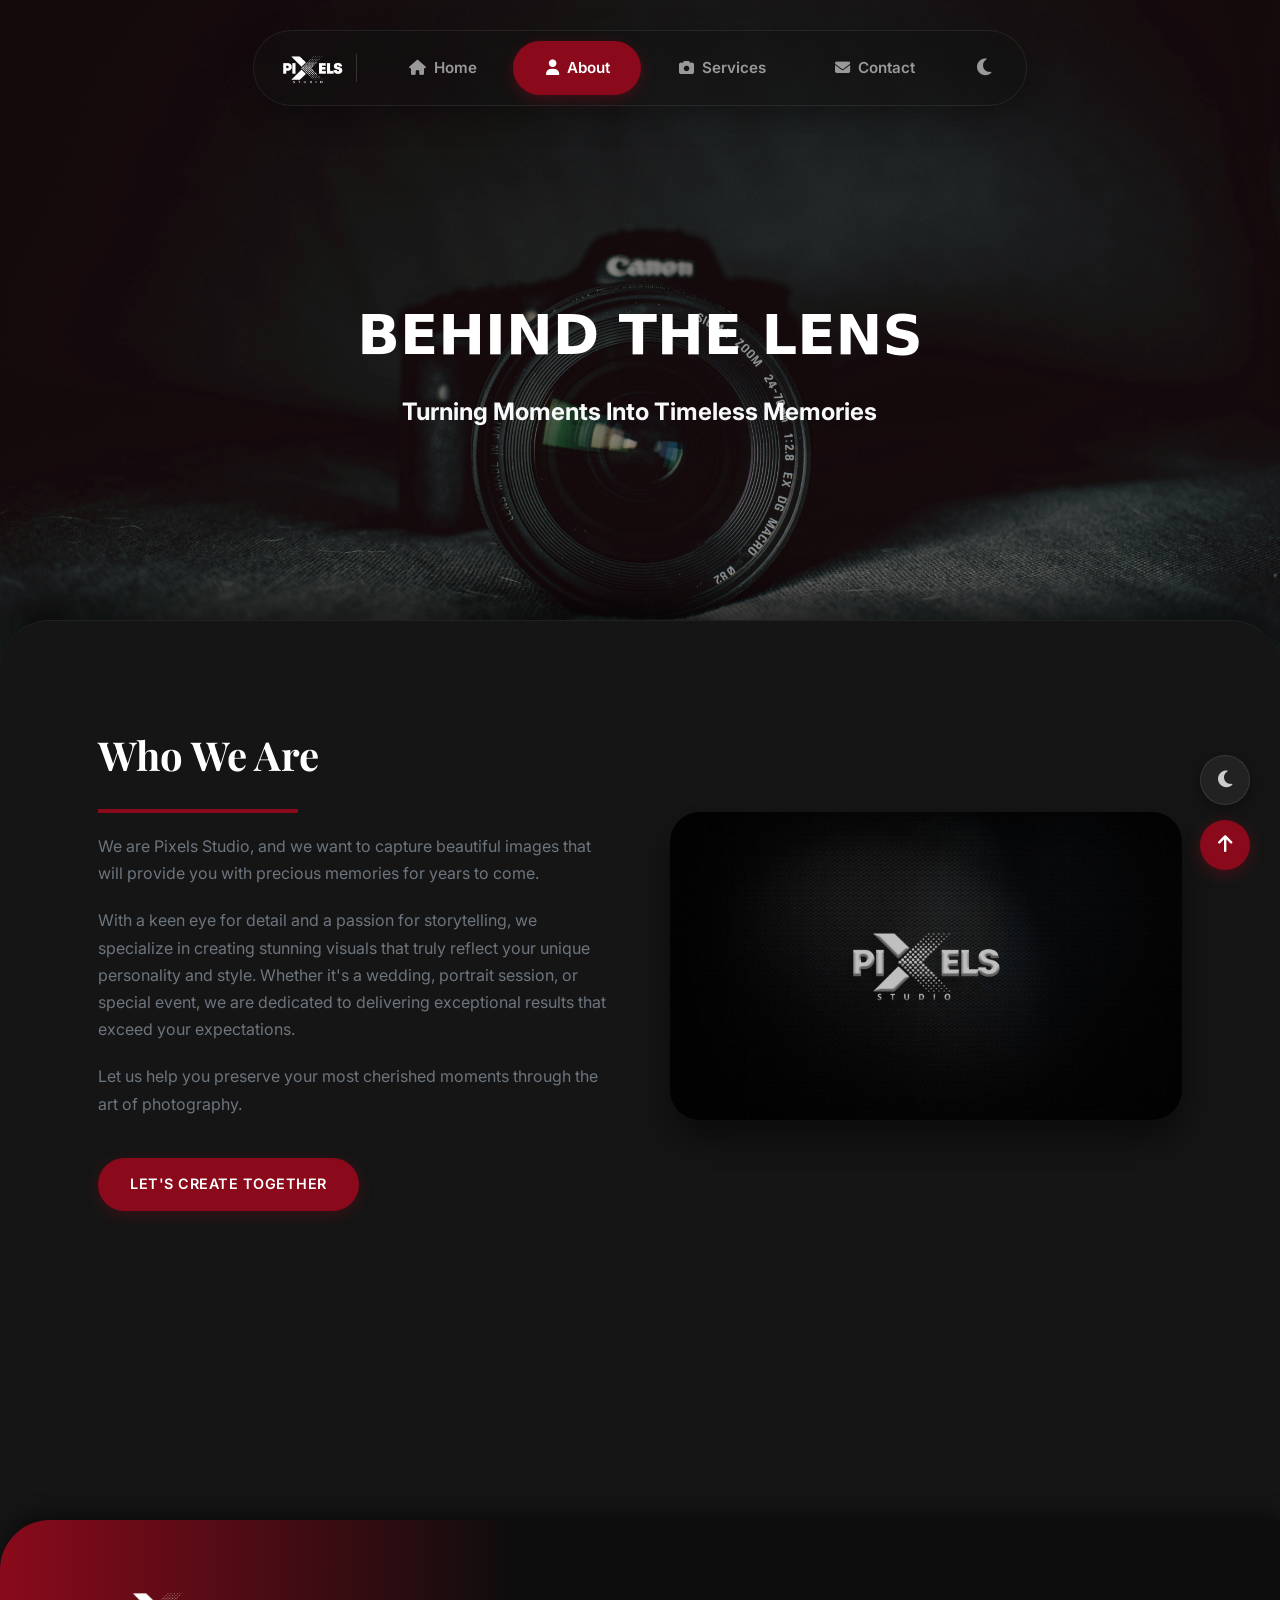
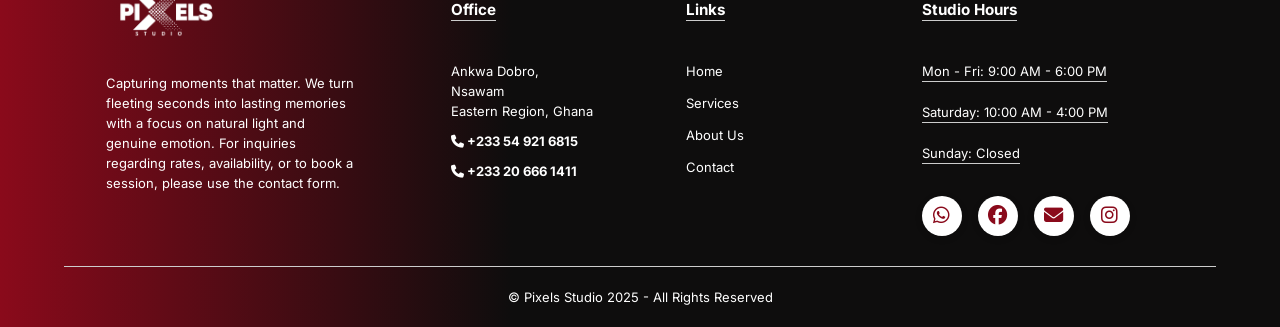
==== commit 729650f0: "Refactor wedding service pages: Enhance CSS structure, improve HTML semantics, and optimize JavaScri" ====
--- a/about.html
+++ b/about.html
@@ -17,11 +17,17 @@
 </head>
 <body>
 
+    <!-- =========================================
+         THEME INITIALIZATION
+    ========================================== -->
     <script>
         // Prevent FOIT (Flash of Inaccurate Theme)
         if (localStorage.getItem('theme') === 'light') document.body.classList.add('light-theme');
     </script>
 
+    <!-- =========================================
+         HEADER & NAVIGATION
+    ========================================== -->
     <header class="floating-header" id="main-header">
         <nav class="glass-nav" id="nav-links">
         <a href="index.html" class="brand-logo-link">
@@ -58,14 +64,22 @@
             <i class="fas fa-bars"></i>
         </div>
     </header>
+    <!-- /HEADER END -->
 
+    <!-- =========================================
+         HERO SECTION
+    ========================================== -->
     <div class="about-hero" style="background-image: url('Assets/camera.jpeg');">
         <div class="hero-overlay">
             <h1>BEHIND THE LENS</h1>
             <p>Turning Moments Into Timeless Memories</p>
         </div>
     </div>
+    <!-- /HERO SECTION END -->
 
+    <!-- =========================================
+         ABOUT INTRODUCTION
+    ========================================== -->
     <section class="about-intro">
         <div class="container">
             <div class="about-grid">
@@ -87,7 +101,11 @@
             </div>
         </div>
     </section>
+    <!-- /ABOUT INTRODUCTION END -->
 
+    <!-- =========================================
+         FOOTER SECTION
+    ========================================== -->
     <footer>
         <div class="row">
             <div class="column">
@@ -130,7 +148,11 @@
         <hr>
         <p class="copyright">&copy; Pixels Studio 2025 - All Rights Reserved</p>
     </footer>
+    <!-- /FOOTER END -->
 
+    <!-- =========================================
+         FLOATING ACTIONS
+    ========================================== -->
     <div class="floating-actions">
         <button class="floating-theme-btn" aria-label="Toggle Theme">
             <i class="fa-solid fa-moon"></i>
@@ -139,7 +161,11 @@
             <i class="fas fa-arrow-up"></i>
         </button>
     </div>
+    <!-- /FLOATING ACTIONS END -->
 
+    <!-- =========================================
+         SCRIPTS
+    ========================================== -->
     <script src="main.js"></script>
 </body>
 </html>
--- a/CSS/global.css
+++ b/CSS/global.css
@@ -20,9 +20,8 @@
 }
 
 html {
-    /* Fix for Safari blank space below footer */
     background-color: #0e0d0d; 
-    scroll-behavior: smooth; /* Enables elegant smooth scrolling for all anchor links site-wide */
+    scroll-behavior: smooth;
 }
 
 body {
@@ -31,7 +30,7 @@
     color: var(--dark);
     line-height: 1.7;
     overflow-x: hidden; 
-    overflow-anchor: none; /* Fix for Chrome jumpy scroll glitch */
+    overflow-anchor: none;
     transition: background-color 0.5s ease, color 0.5s ease;
 }
 
@@ -76,7 +75,7 @@
    ========================================= */
 
 .floating-header { 
-    position: absolute; /* Changed from fixed so it scrolls away naturally */
+    position: absolute;
     top: 30px; 
     left: 0; 
     width: 100%; 
@@ -271,7 +270,7 @@
     line-height: 20px; 
     box-shadow: 0 -5px 20px rgba(0, 0, 0, 0.5); 
     transition: background 0.5s ease, box-shadow 0.5s ease, color 0.5s ease;
-    overflow: hidden; /* Ensure no child margins leak out to create empty space */
+    overflow: hidden;
 }
 
 .row { 
@@ -347,8 +346,8 @@
     display: flex; 
     align-items: center; 
     justify-content: center; 
-    box-shadow: 0 2px 8px rgba(0,0,0,0.08); /* Replaced var with direct value for safety */
-    color: #8a0a1b; /* var(--primary) */
+    box-shadow: 0 2px 8px rgba(0,0,0,0.08);
+    color: #8a0a1b;
     font-size: 1.2rem; 
     transition: all 0.3s ease; 
 }
@@ -372,7 +371,7 @@
 /* Footer Mobile Responsiveness */
 @media (max-width: 768px) {
     footer {
-        font-size: 15px; /* Increased for better readability */
+        font-size: 15px;
         line-height: 1.8;
         padding-top: 40px;
     }
@@ -389,11 +388,11 @@
     }
     .column h3 {
         margin-bottom: 15px;
-        font-size: 1.3rem; /* Slightly larger headings */
+        font-size: 1.3rem;
     }
     .phone-numbers a {
         font-size: 16px;
-        padding: 5px 0; /* Larger tap target */
+        padding: 5px 0;
     }
     .social-links a {
         width: 45px;
@@ -432,8 +431,6 @@
     display: flex;
     align-items: center;
     justify-content: center;
-    
-    /* Hidden by default */
     opacity: 0;
     visibility: hidden;
     transform: translateY(20px);
@@ -446,7 +443,7 @@
 }
 
 .floating-theme-btn:active {
-    transform: scale(0.9) !important; /* Tactile thumb press feedback */
+    transform: scale(0.9) !important;
 }
 
 .floating-theme-btn.show {
@@ -465,8 +462,6 @@
     font-size: 1.2rem;
     cursor: pointer;
     box-shadow: 0 4px 15px rgba(138, 10, 27, 0.4);
-    
-    /* Hidden by default */
     opacity: 0;
     visibility: hidden;
     transform: translateY(20px);
@@ -485,7 +480,7 @@
 }
 
 .scroll-top-btn:active {
-    transform: scale(0.9) !important; /* Tactile thumb press feedback */
+    transform: scale(0.9) !important;
 }
 
 /* Floating Actions Mobile Responsiveness */
@@ -514,7 +509,7 @@
     border-radius: 50%;
     border: none;
     background: transparent;
-    color: #999999; /* Matches your muted text */
+    color: #999999;
     font-size: 1.2rem;
     cursor: pointer;
     transition: all 0.3s ease;
@@ -522,7 +517,6 @@
     z-index: 2;
 }
 
-/* Dark Mode Hover */
 #theme-toggle:hover,
 .mobile-toggle:hover {
     color: #ffffff;
@@ -530,12 +524,10 @@
     transform: scale(1.05);
 }
 
-/* Light Mode Overrides */
 body.light-theme #theme-toggle {
     color: #555555;
 }
 
-/* Light Mode Hover */
 body.light-theme #theme-toggle:hover,
 body.light-theme .mobile-toggle:hover {
     color: #111111;
@@ -547,7 +539,7 @@
    ========================================= */
 
 body.light-theme {
-    background-color: #faf8f5; /* Warm ivory white */
+    background-color: #faf8f5;
     background-image: var(--noise-texture);
     color: #111111;
     scrollbar-color: #cccccc #faf8f5;
@@ -555,8 +547,8 @@
 
 /* Light Theme Text Selection */
 body.light-theme ::selection {
-    background-color: rgba(138, 10, 27, 0.15); /* Soft transparent red tint */
-    color: #8a0a1b; /* var(--primary) */
+    background-color: rgba(138, 10, 27, 0.15);
+    color: #8a0a1b;
 }
 body.light-theme ::-moz-selection {
     background-color: rgba(138, 10, 27, 0.15);
@@ -573,7 +565,7 @@
 }
 body.light-theme::-webkit-scrollbar-thumb:hover,
 body.light-theme ::-webkit-scrollbar-thumb:hover {
-    background: #8a0a1b; /* var(--primary) */
+    background: #8a0a1b;
 }
 
 body.light-theme .section-title,
@@ -599,13 +591,12 @@
     background: rgba(0, 0, 0, 0.15);
 }
 
-/* Navigation Text Logic (Now controlled by JavaScript) */
+/* Navigation Element Stacking States */
 body.light-theme .nav-item i, 
 body.light-theme .nav-item span {
     color: #555555 !important; 
 }
 
-/* White text ONLY when JS applies the red slider behind it */
 body.light-theme .nav-item.has-slider i, 
 body.light-theme .nav-item.has-slider span {
     color: #ffffff !important; 
@@ -645,7 +636,7 @@
     width: auto;
 }
 
-/* Default State (Dark Mode) */
+/* Stacking context: Toggles visual block state based on theme hierarchy */
 .logo-light {
     display: none !important;
 }
@@ -654,7 +645,6 @@
     display: block !important;
 }
 
-/* Light Theme State */
 body.light-theme .logo-dark {
     display: none !important;
 }
@@ -671,7 +661,6 @@
     box-shadow: 0 -5px 20px rgba(0, 0, 0, 0.1) !important; 
 }
 
-/* Force text inside the footer to stay white so it is readable on the dark red background */
 body.light-theme footer p,
 body.light-theme footer a,
 body.light-theme footer span,
@@ -681,12 +670,10 @@
     color: rgba(255, 255, 255, 0.9) !important; 
 }
 
-/* Keep phone numbers bright */
 body.light-theme footer .phone-numbers a {
     color: #ffffff !important;
 }
 
-/* Ensure social icons stay Red inside White circles */
 body.light-theme footer .social-links a {
     color: #8a0a1b !important; 
     background-color: #ffffff !important;
@@ -702,8 +689,8 @@
         align-items: center;
         justify-content: center;
         position: absolute;
-        top: 10px;
-        right: calc(5% + 15px); /* Align perfectly inside the glass nav */
+        top: 15px;
+        right: calc(5% + 20px);
         z-index: 10001;
         height: 40px;
         width: 40px;
@@ -713,18 +700,19 @@
     }
     
     .mobile-toggle:active {
-        transform: scale(0.85); /* Satisfying tactile button squish on tap */
+        transform: scale(0.85);
     }
     
     .glass-nav {
         width: 90%;
         flex-direction: column;
         align-items: flex-start;
-        border-radius: 20px;
-        padding: 10px 20px;
+        border-radius: 24px;
+        padding: 15px 25px;
+        gap: 0;
     }
     .nav-logo {
-        padding: 5px 0;
+        padding: 0;
     }
     .nav-divider, .nav-slider {
         display: none !important;
@@ -760,18 +748,16 @@
     #theme-toggle {
         display: flex;
         position: absolute;
-        top: 8px;
-        right: 65px; /* Positions it securely to the left of the 40px hamburger menu */
+        top: 13px;
+        right: calc(5% + 70px);
         z-index: 10001;
         margin: 0;
     }
     
-    /* Overrides for Light Theme & Hover States */
     body.light-theme .nav-item {
         border-top-color: rgba(0,0,0,0.05);
     }
     
-    /* Swap JS Slider Colors for simple text highlights on mobile */
     .nav-item.has-slider i,
     .nav-item.has-slider span {
         color: #999 !important;
--- a/CSS/about.css
+++ b/CSS/about.css
@@ -22,7 +22,7 @@
     transition: box-shadow 0.5s ease;
 }
 
-/* Fix for mobile background scaling & layout shifts */
+/* Architecture Override: Prevents iOS rendering layout shifts when scrolling masks viewport */
 @media (max-width: 768px) {
     .about-hero {
         position: absolute;
@@ -36,7 +36,7 @@
 /* --- 2. HERO OVERLAY CONTENT --- */
 .hero-overlay h1 {
     color: white;
-    font-family: system-ui, -apple-system, BlinkMacSystemFont, 'Segoe UI', Roboto, Oxygen, Ubuntu, Cantarell, 'Open Sans', 'Helvetica Neue', sans-serif; /* Header Font */
+    font-family: system-ui, -apple-system, BlinkMacSystemFont, 'Segoe UI', Roboto, Oxygen, Ubuntu, Cantarell, 'Open Sans', 'Helvetica Neue', sans-serif;
     font-size: 3.5rem;
     margin-bottom: 10px;
     font-weight: 900;
@@ -44,7 +44,7 @@
 }
 
 .hero-overlay p {
-    font-family: 'Inter', sans-serif; /* Subtitle Font */
+    font-family: 'Inter', sans-serif;
     color: #f8f9fa;
     font-size: 1.5rem;
     font-weight: 700;
@@ -56,13 +56,13 @@
     position: relative;
     z-index: 10;
     margin-top: calc(80vh - 100px);
-    background: #151515; /* A distinct, elevated shade of black */
-    border-top: 1px solid rgba(255, 255, 255, 0.05); /* Clean separation edge */
+    background: #151515;
+    border-top: 1px solid rgba(255, 255, 255, 0.05);
     border-top-left-radius: 50px;
     border-top-right-radius: 50px;
     padding: 100px 20px;
     min-height: 100vh;
-    box-shadow: 0 -15px 40px rgba(0,0,0,0.7); /* Stronger upward shadow */
+    box-shadow: 0 -15px 40px rgba(0,0,0,0.7);
     transition: background 0.5s ease, border-color 0.5s ease, box-shadow 0.5s ease;
 }
 
@@ -76,7 +76,7 @@
 }
 
 .about-text h2 {
-    font-family: Playfair Display sans-serif; /* Section Header Font */
+    font-family: Playfair Display, sans-serif;
     font-size: 2.5rem;
     margin-bottom: 20px;
     color: #ffffff;
@@ -138,7 +138,6 @@
    ABOUT PAGE LIGHT THEME OVERRIDES
    ========================================= */
 
-/* 1. Lighten the Hero image overlay */
 body.light-theme .about-hero {
     box-shadow: inset 0 0 0 1000px rgba(255,255,255,0.6) !important;
 }
@@ -151,13 +150,11 @@
     color: #333333 !important;
 }
 
-/* 2. Switch the section background to off-white */
 body.light-theme .about-intro {
     background-color: #faf8f5 !important;
     background-image: var(--noise-texture) !important;
 }
 
-/* 3. Darken the text for readability */
 body.light-theme .about-text h2 {
     color: #111111 !important;
 }
--- a/CSS/animations.css
+++ b/CSS/animations.css
@@ -31,7 +31,6 @@
     }
 }
 
-/* Target existing Home/About Hero classes */
 .brand-huge, 
 .hero-intro, 
 .hero-subtext, 
@@ -42,7 +41,6 @@
     animation: heroFadeIn 1s cubic-bezier(0.25, 1, 0.5, 1) forwards;
 }
 
-/* Load Succession Delays */
 .hero-intro {
     animation-delay: 0.4s;
 }
@@ -63,7 +61,6 @@
    2. REPEATING SCROLL REVEAL ENGINE
    ========================================= */
 
-/* Base state for all elements waiting to be revealed */
 .scroll-reveal {
     opacity: 0;
     will-change: transform, opacity;
@@ -71,13 +68,11 @@
     transition: all 0.8s cubic-bezier(0.22, 1, 0.36, 1);
 }
 
-/* Active state triggered by main.js Observer */
 .scroll-reveal.active {
     opacity: 1 !important;
     transform: translateY(0) scale(1) !important;
 }
 
-/* Optional directional classes to use alongside .scroll-reveal */
 .scroll-reveal.reveal-left {
     transform: translateX(-30px);
 }
@@ -95,7 +90,6 @@
    3. SERVICE CARD SUCCESSION DELAYS
    ========================================= */
 
-/* These ensure cards pop up one after another when .active is added */
 .delay-100 {
     transition-delay: 0.2s !important;
 }
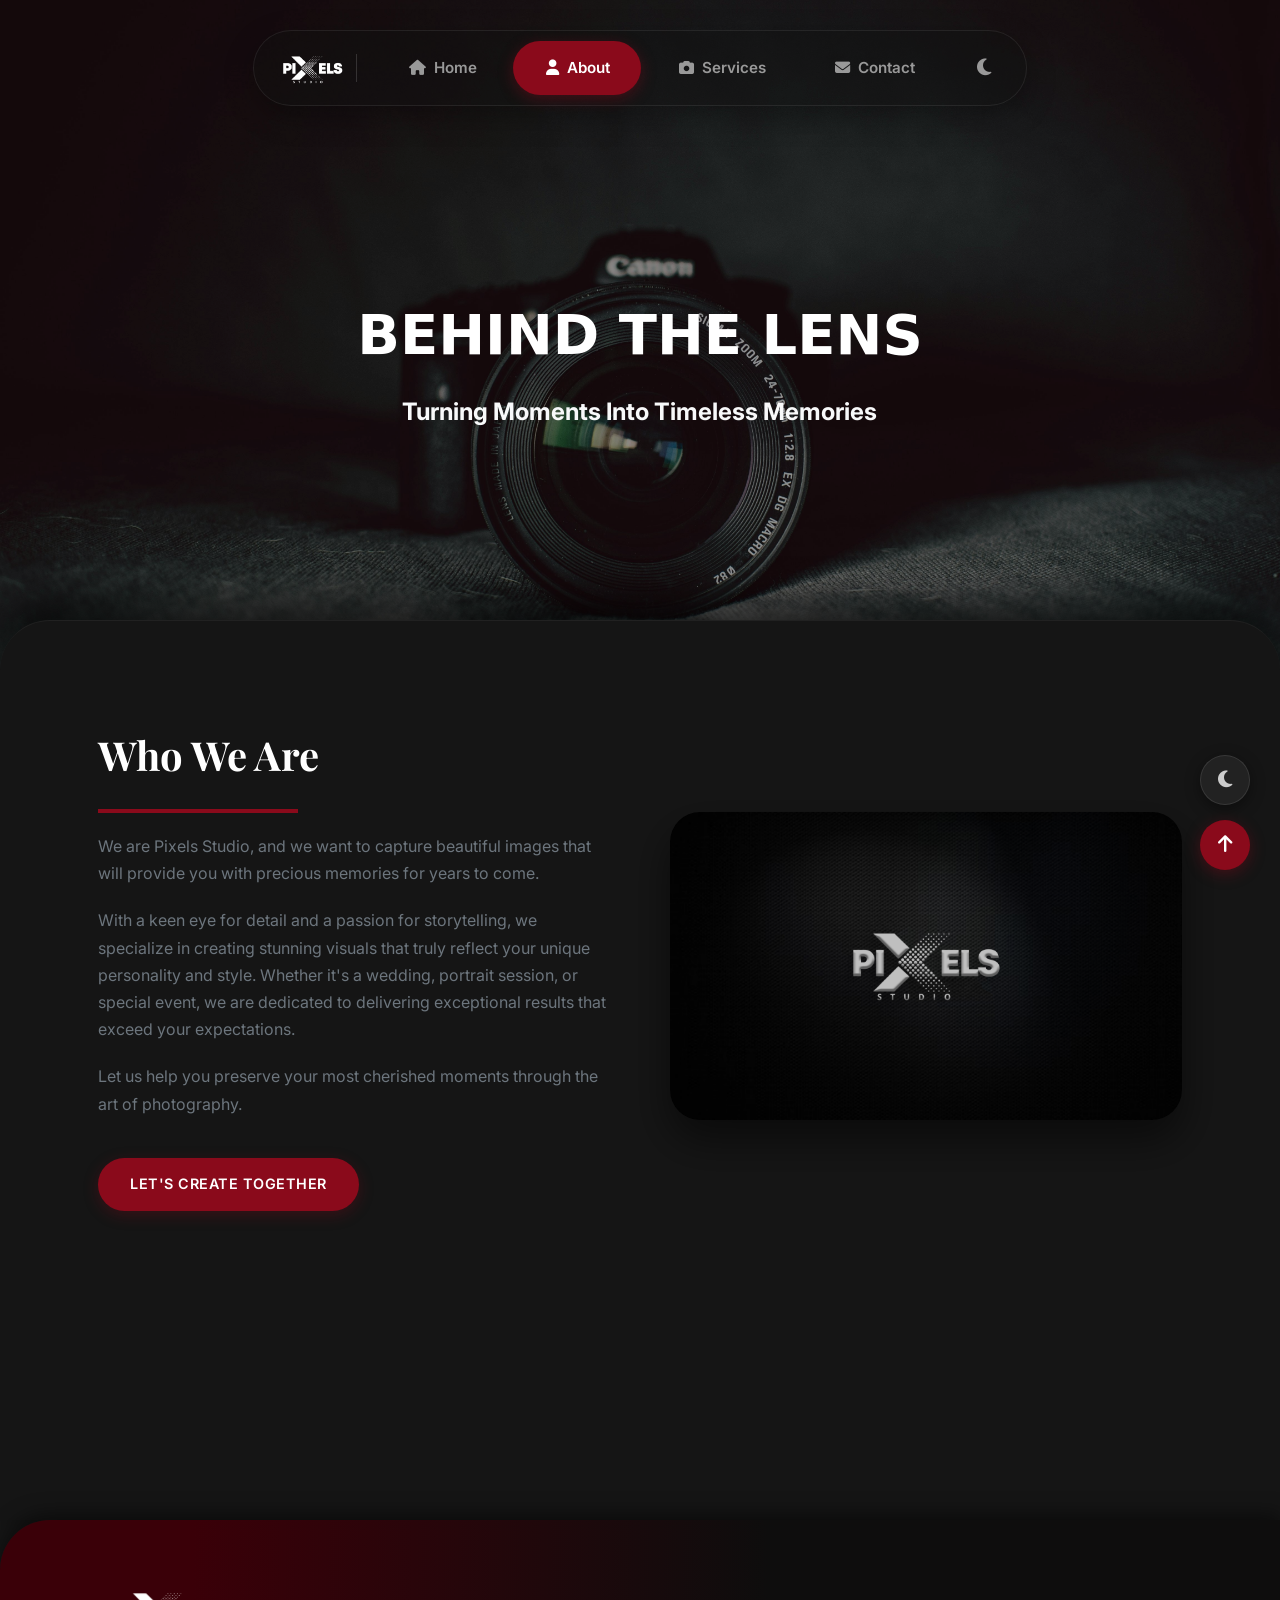
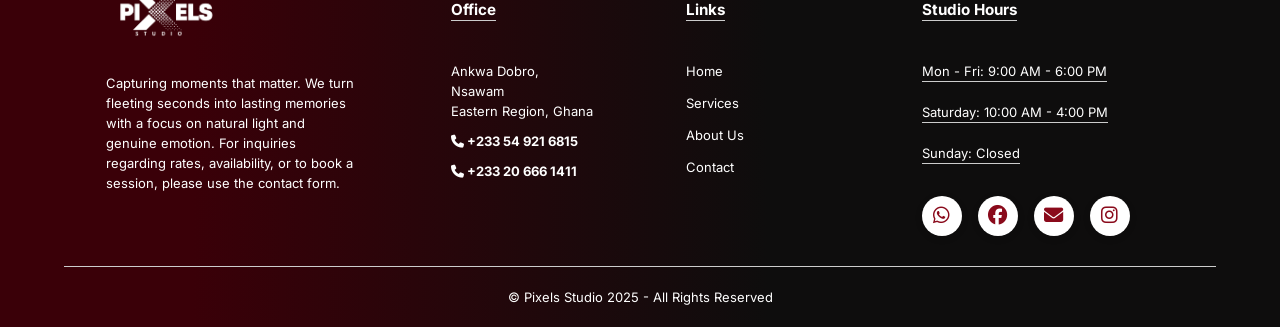
==== commit 0ef7d4b6: "enhance booking form and gallery performance, improve footer styles, and optimize image loading Sign" ====
--- a/about.html
+++ b/about.html
@@ -10,6 +10,9 @@
     <link rel="preconnect" href="https://fonts.gstatic.com" crossorigin>
     <link href="https://fonts.googleapis.com/css2?family=Cormorant+Garamond:ital,wght@0,400;0,600;0,700;1,400&family=Inter:wght@300;400;500;600;700&family=Playfair+Display:wght@400;700&family=Proza+Libre:wght@400;500;600&display=swap" rel="stylesheet">
     
+    <!-- Preload Critical Hero Image -->
+    <link rel="preload" href="Assets/camera.jpeg" as="image">
+
     <link rel="stylesheet" href="CSS/global.css">
     <link rel="stylesheet" href="CSS/about.css">
     <link rel="stylesheet" href="CSS/responsive.css">
--- a/CSS/global.css
+++ b/CSS/global.css
@@ -262,7 +262,7 @@
     z-index: 20; 
     position: relative; 
     bottom: 0; 
-    background: linear-gradient(to right, #8a0a1b 0%, #0e0d0d 40%, #0e0d0d 100%) !important;
+    background: linear-gradient(to right, #3a0008 15%, #0e0d0d 60%, #0e0d0d 100%) !important;
     color: #fff; 
     padding: 50px 0 20px; 
     border-top-left-radius: 50px; 
@@ -657,7 +657,7 @@
    ========================================= */
 
 body.light-theme footer {
-    background: linear-gradient(to right, #0e0d0d 0%, #0e0d0d 40%, #8a0a1b 100%) !important;
+    background: linear-gradient(to right, #0e0d0d 0%, #0e0d0d 40%, #3a0008 100%) !important;
     box-shadow: 0 -5px 20px rgba(0, 0, 0, 0.1) !important; 
 }
 
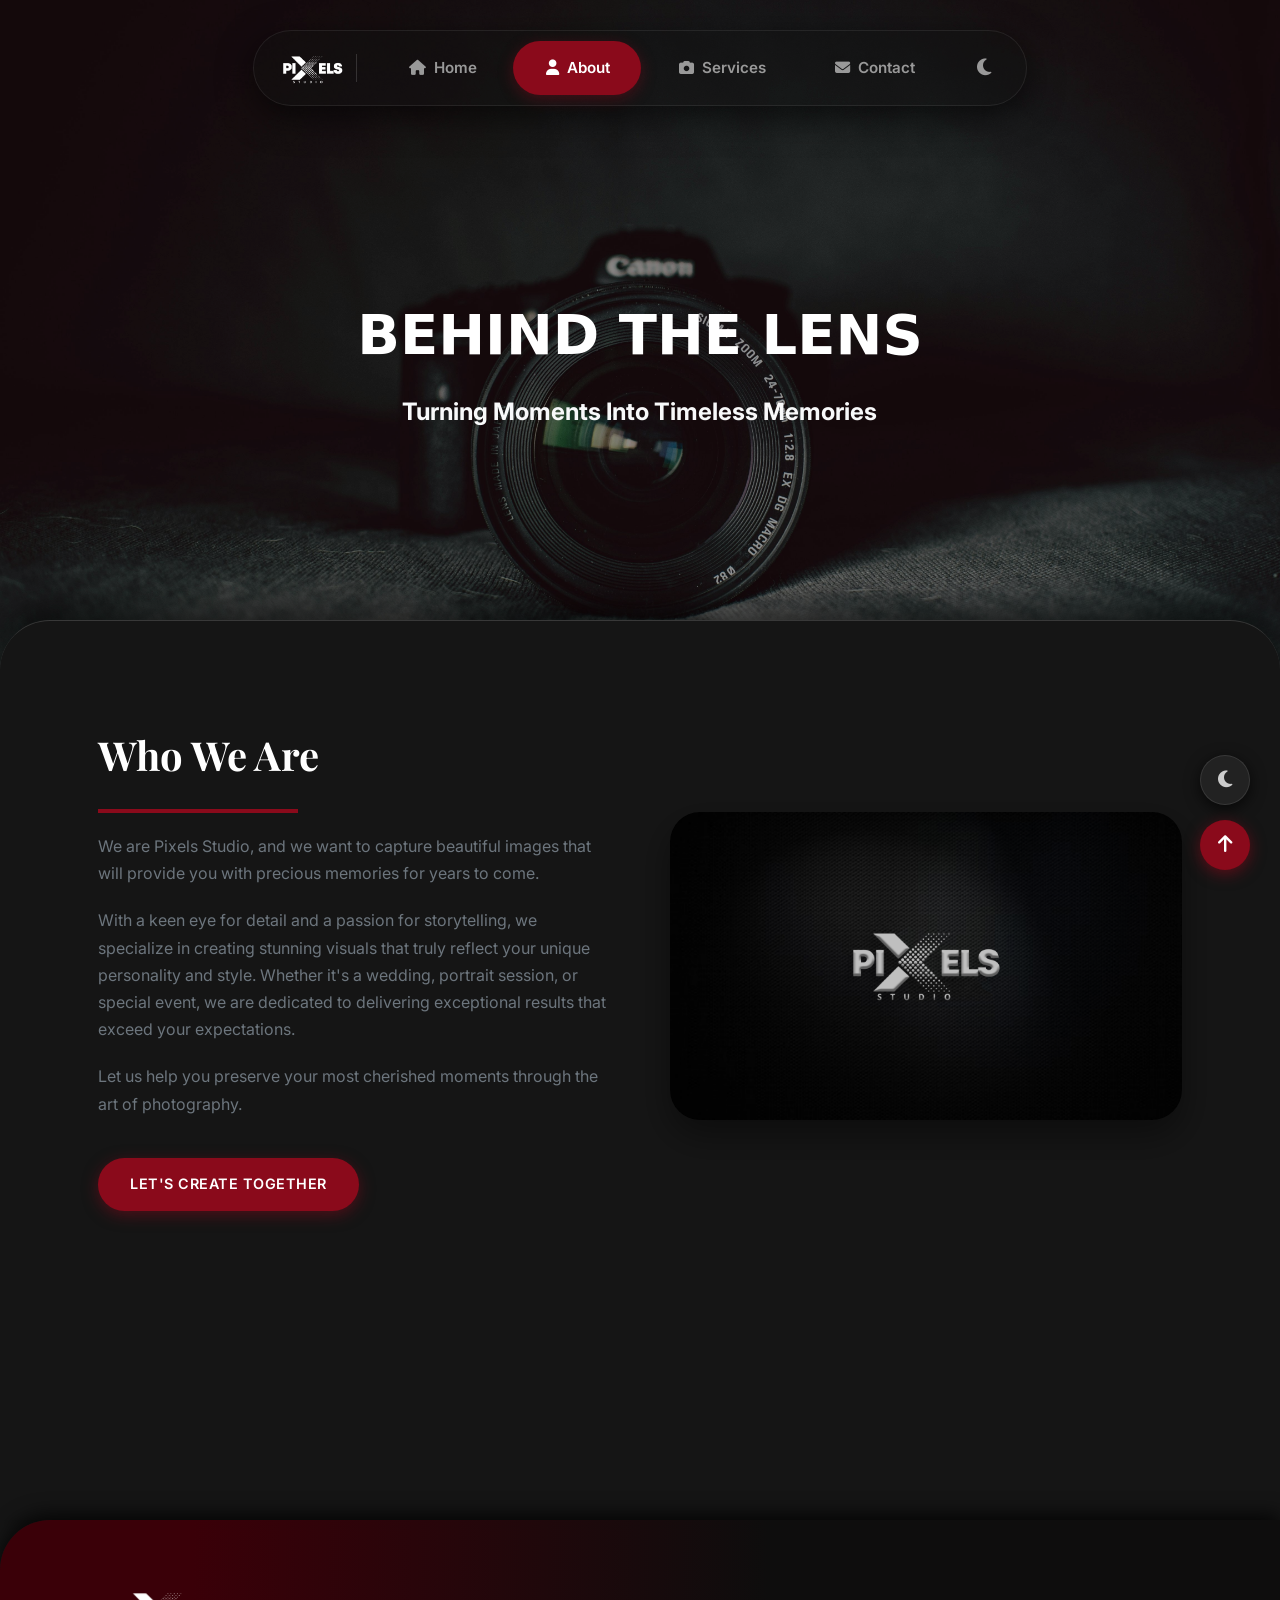
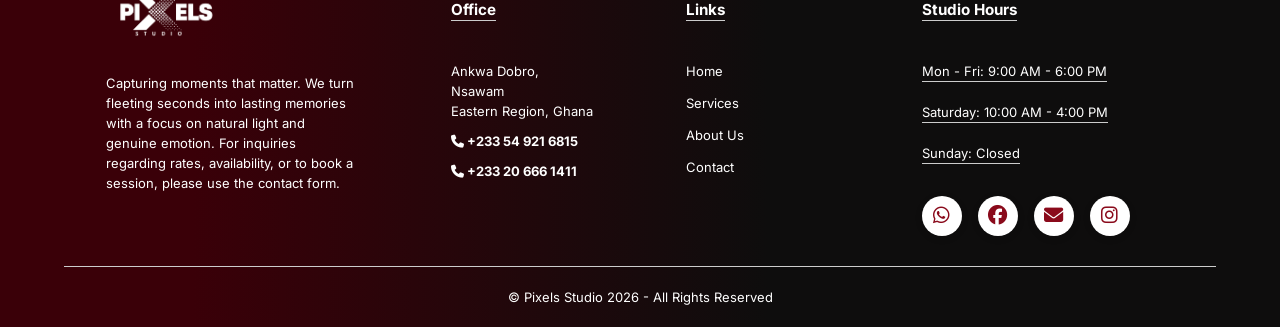
==== commit 40889021: "feat: Overhaul UI, add services pages, and implement booking system" ====
--- a/about.html
+++ b/about.html
@@ -12,10 +12,8 @@
     
     <!-- Preload Critical Hero Image -->
     <link rel="preload" href="Assets/camera.jpeg" as="image">
-
     <link rel="stylesheet" href="CSS/global.css">
     <link rel="stylesheet" href="CSS/about.css">
-    <link rel="stylesheet" href="CSS/responsive.css">
     <link rel="stylesheet" href="CSS/animations.css">
 </head>
 <body>
@@ -112,7 +110,7 @@
     <footer>
         <div class="row">
             <div class="column">
-                <img src="Assets/pixels studio footer.png" class="logo-footer" alt="pixels logo">
+                <img src="Assets/pixels studio footer.png" class="logo-footer" alt="pixels logo" loading="lazy">
                 <p>Capturing moments that matter. We turn fleeting seconds into lasting memories with a focus on natural light and genuine emotion. For inquiries regarding rates, availability, or to book a session, please use the contact form.</p>
             </div>
             <div class="column">
@@ -129,9 +127,9 @@
                 <h3 class="footer-head">Links</h3>
                 <ul>
                     <li><a href="index.html">Home</a></li>
-                    <li><a href="#services">Services</a></li>
+                    <li><a href="index.html#services">Services</a></li>
                     <li><a href="about.html">About Us</a></li>
-                    <li><a href="#contact">Contact</a></li>
+                    <li><a href="index.html#contact">Contact</a></li>
                 </ul>
             </div>
             <div class="column">
@@ -149,7 +147,7 @@
             </div>
         </div>
         <hr>
-        <p class="copyright">&copy; Pixels Studio 2025 - All Rights Reserved</p>
+        <p class="copyright">&copy; Pixels Studio <span id="current-year">2025</span> - All Rights Reserved</p>
     </footer>
     <!-- /FOOTER END -->
 
--- a/CSS/global.css
+++ b/CSS/global.css
@@ -8,6 +8,7 @@
     margin: 0;
     padding: 0;
     box-sizing: border-box;
+    -webkit-tap-highlight-color: transparent;
 }
 
 :root {
@@ -16,35 +17,95 @@
     --dark: #121212;
     --gray: #6c757d;
     --transition: all 0.3s ease;
-    --noise-texture: url("data:image/svg+xml,%3Csvg viewBox='0 0 200 200' xmlns='http://www.w3.org/2000/svg'%3E%3Cfilter id='noiseFilter'%3E%3CfeTurbulence type='fractalNoise' baseFrequency='0.8' numOctaves='3' stitchTiles='stitch'/%3E%3C/filter%3E%3Crect width='100%25' height='100%25' filter='url(%23noiseFilter)' opacity='0.04'/%3E%3C/svg%3E");
-}
-
-html {
-    background-color: #0e0d0d; 
-    scroll-behavior: smooth;
+    --noise-texture: url("[data-uri]");
 }
 
 body {
+    /* --- THEME VARIABLES (Dark Mode Default) --- */
+    --bg-body: #161616;
+    --text-main: #ffffff;
+    --text-muted: #999999;
+    --selection-bg: var(--primary);
+    --selection-color: #ffffff;
+    
+    --nav-bg: rgba(17, 17, 17, 0.45);
+    --nav-bg-scrolled: rgba(17, 17, 17, 0.65);
+    --nav-border: rgba(255, 255, 255, 0.08);
+    --nav-shadow: 0 10px 35px rgba(0, 0, 0, 0.6);
+    --nav-shadow-scrolled: 0 15px 45px rgba(0, 0, 0, 0.9);
+    
+    --scroll-track: transparent;
+    --scroll-thumb: #444444;
+    --scroll-thumb-hover: var(--primary);
+
     font-family: 'Inter', sans-serif;
-    background-color: #161616;
-    color: var(--dark);
+    background-color: var(--bg-body);
+    color: var(--text-main);
+    scrollbar-color: var(--scroll-thumb) var(--scroll-track);
     line-height: 1.7;
     overflow-x: hidden; 
     overflow-anchor: none;
     transition: background-color 0.5s ease, color 0.5s ease;
 }
 
+body.light-theme {
+    /* --- LIGHT THEME OVERRIDES --- */
+    --bg-body: #faf8f5;
+    --text-main: #111111;
+    --text-muted: #444444;
+    --selection-bg: rgba(138, 10, 27, 0.15);
+    --selection-color: #8a0a1b;
+    
+    --nav-bg: rgba(255, 255, 255, 0.85);
+    --nav-bg-scrolled: rgba(255, 255, 255, 0.95);
+    --nav-border: rgba(0, 0, 0, 0.08);
+    --nav-shadow: 0 10px 35px rgba(0, 0, 0, 0.1);
+    --nav-shadow-scrolled: 0 15px 45px rgba(0, 0, 0, 0.15);
+    
+    --scroll-track: #faf8f5;
+    --scroll-thumb: #cccccc;
+    --scroll-thumb-hover: #8a0a1b;
+}
+
+html {
+    background-color: #0e0d0d; 
+    scroll-behavior: smooth;
+}
+
+body::before {
+    content: '';
+    position: fixed;
+    inset: 0;
+    background-image: var(--noise-texture);
+    opacity: 0;
+    z-index: -999;
+    pointer-events: none;
+    transition: opacity 0.5s ease;
+}
+body.light-theme::before {
+    opacity: 1;
+}
 
 /* =========================================
    TEXT SELECTION
    ========================================= */
 ::selection {
-    background-color: var(--primary);
-    color: #ffffff;
+    background-color: var(--selection-bg);
+    color: var(--selection-color);
 }
 ::-moz-selection {
-    background-color: var(--primary);
-    color: #ffffff;
+    background-color: var(--selection-bg);
+    color: var(--selection-color);
+}
+
+::-webkit-scrollbar-track {
+    background: var(--scroll-track);
+}
+::-webkit-scrollbar-thumb {
+    background: var(--scroll-thumb);
+}
+::-webkit-scrollbar-thumb:hover {
+    background: var(--scroll-thumb-hover);
 }
 
 img {
@@ -64,6 +125,8 @@
     max-width: 1200px;
     margin: 0 auto;
     padding: 0 1rem;
+    position: relative;
+    z-index: 2;
 }
 
 section {
@@ -89,21 +152,36 @@
     display: flex; 
     align-items: center; 
     position: relative; 
-    background: rgba(17, 17, 17, 0.45); 
+    background: var(--nav-bg); 
     backdrop-filter: blur(16px); 
     -webkit-backdrop-filter: blur(16px);
     padding: 10px 20px; 
     border-radius: 60px; 
     gap: 5px; 
-    border: 1px solid rgba(255, 255, 255, 0.08); 
-    box-shadow: 0 10px 30px rgba(0, 0, 0, 0.3); 
+    border: 1px solid var(--nav-border); 
+    box-shadow: var(--nav-shadow); 
     transition: all 0.4s ease; 
 }
 
+/* Restores the fixed position when scrolling down */
+.floating-header.scrolled { 
+    position: fixed; 
+    top: 0; 
+    padding-top: 15px; 
+    padding-bottom: 15px; 
+}
+
 .floating-header.scrolled .glass-nav { 
-    background: rgba(17, 17, 17, 0.65); 
-    border: 1px solid rgba(255, 255, 255, 0.08); 
-    box-shadow: 0 15px 40px rgba(0, 0, 0, 0.6); 
+    background: var(--nav-bg-scrolled); 
+    border: 1px solid var(--nav-border); 
+    box-shadow: var(--nav-shadow-scrolled); 
+}
+
+/* Hides the navigation bar when scrolling down */
+.floating-header.nav-hidden {
+    transform: translateY(-150%);
+    opacity: 0;
+    pointer-events: none;
 }
 
 .nav-logo { 
@@ -193,26 +271,33 @@
 .btn-primary { 
     background: var(--primary); 
     color: #fff; 
-    box-shadow: 0 4px 15px rgba(138, 10, 27, 0.3); 
-}
-
-.btn-primary:hover, 
-.btn-primary:active { 
+    box-shadow: 0 4px 15px rgba(138, 10, 27, 0.5); 
+}
+
+.btn-primary:hover { 
     background: var(--primary-dark); 
-    transform: translateY(-3px) scale(0.98); 
-    box-shadow: 0 8px 25px rgba(138, 10, 27, 0.4); 
+    transform: translateY(-3px); 
+    box-shadow: 0 8px 25px rgba(138, 10, 27, 0.6); 
+}
+
+.btn-primary:active {
+    transform: scale(0.95);
 }
 
 .btn-outline { 
     border: 2px solid var(--primary); 
-    color: var(--primary); 
-}
-
-.btn-outline:hover, 
-.btn-outline:active { 
+    color: #ffffff; 
+}
+
+.btn-outline:hover { 
     background: var(--primary); 
     color: white; 
-    transform: translateY(-3px) scale(0.98); 
+    transform: translateY(-3px); 
+    box-shadow: 0 8px 25px rgba(138, 10, 27, 0.4);
+}
+
+.btn-outline:active {
+    transform: scale(0.95);
 }
 
 /* =========================================
@@ -225,7 +310,12 @@
     text-align: center; 
     margin-bottom: 3rem; 
     position: relative; 
-    color: var(--dark); 
+    color: var(--text-main); 
+    transition: color 0.5s ease;
+}
+
+p, span {
+    color: var(--text-muted);
     transition: color 0.5s ease;
 }
 
@@ -268,9 +358,31 @@
     border-top-left-radius: 50px; 
     font-size: 13px; 
     line-height: 20px; 
-    box-shadow: 0 -5px 20px rgba(0, 0, 0, 0.5); 
-    transition: background 0.5s ease, box-shadow 0.5s ease, color 0.5s ease;
+    box-shadow: 0 -5px 20px rgba(0, 0, 0, 0.8); 
+    transition: box-shadow 0.5s ease, color 0.5s ease;
     overflow: hidden;
+}
+
+footer::before {
+    content: '';
+    position: absolute;
+    inset: 0;
+    background: linear-gradient(to right, #0e0d0d 0%, #0e0d0d 40%, #3a0008 100%);
+    opacity: 0;
+    z-index: 0;
+    transition: opacity 0.5s ease;
+    pointer-events: none;
+}
+
+footer p,
+footer span {
+    color: #ffffff;
+}
+
+footer > hr,
+footer > .copyright {
+    position: relative;
+    z-index: 2;
 }
 
 .row { 
@@ -280,6 +392,8 @@
     flex-wrap: wrap; 
     align-items: flex-start; 
     justify-content: space-between; 
+    position: relative;
+    z-index: 2;
 }
 
 .column { 
@@ -302,6 +416,7 @@
     margin-bottom: 40px; 
     position: relative; 
     font-family: 'Inter', serif; 
+    transition: color 0.5s ease;
 }
 
 .footer-head { 
@@ -309,6 +424,7 @@
     border-bottom: 1px solid #ccc; 
     margin: 20px 0; 
     font-family: 'Inter', sans-serif; 
+    transition: color 0.5s ease;
 }
 
 .phone-numbers a { 
@@ -319,6 +435,8 @@
     margin-top: 10px; 
     margin-bottom: 5px; 
     font-family: 'Inter', sans-serif; 
+    position: relative;
+    width: fit-content;
 }
 
 ul li { 
@@ -329,6 +447,27 @@
 ul li a { 
     text-decoration: none; 
     color: #fff; 
+    position: relative;
+    display: inline-block;
+}
+
+.phone-numbers a::after,
+ul li a::after {
+    content: '';
+    position: absolute;
+    width: 0;
+    height: 2px;
+    bottom: -2px;
+    left: 0;
+    background-color: var(--primary);
+    transition: width 0.3s ease;
+}
+
+footer .phone-numbers a:hover::after,
+footer .phone-numbers a:active::after,
+footer ul li a:hover::after,
+footer ul li a:active::after {
+    width: 100%;
 }
 
 .social-links { 
@@ -354,7 +493,13 @@
 
 .social-links a:hover { 
     transform: translateY(-3px); 
-    box-shadow: 0 8px 25px rgba(0,0,0,0.12); 
+    box-shadow: 0 0 15px rgba(138, 10, 27, 0.6), 0 8px 25px rgba(0, 0, 0, 0.3);
+    background-color: var(--primary);
+    color: #ffffff;
+}
+
+.social-links a:active {
+    transform: scale(0.9);
 }
 
 hr { 
@@ -366,18 +511,21 @@
 
 .copyright { 
     text-align: center; 
+    transition: color 0.5s ease;
 }
 
 /* Footer Mobile Responsiveness */
 @media (max-width: 768px) {
     footer {
-        font-size: 15px;
+        font-size: 16px;
         line-height: 1.8;
         padding-top: 40px;
+        text-align: center;
     }
     .row {
         flex-direction: column;
         width: 90%;
+        align-items: center;
     }
     .column, 
     .column:nth-child(2), 
@@ -385,14 +533,35 @@
         flex-basis: 100%;
         width: 100%;
         margin-bottom: 30px;
-    }
+        display: flex;
+        flex-direction: column;
+        align-items: center;
+    }
+    
+    /* Mobile Footer Column Ordering */
+    .row .column:nth-child(1) {
+        order: 1; /* 1st: Logo and Intro */
+    }
+    .row .column:nth-child(3) {
+        order: 2; /* 2nd: Links (Moved up!) */
+    }
+    .row .column:nth-child(2) {
+        order: 3; /* 3rd: Office & Phone */
+    }
+    .row .column:nth-child(4) {
+        order: 4; /* 4th: Studio Hours & Socials */
+    }
+
     .column h3 {
         margin-bottom: 15px;
         font-size: 1.3rem;
     }
     .phone-numbers a {
-        font-size: 16px;
+        font-size: 17px;
         padding: 5px 0;
+    }
+    .social-links {
+        justify-content: center;
     }
     .social-links a {
         width: 45px;
@@ -426,7 +595,7 @@
     border-radius: 50%;
     font-size: 1.2rem;
     cursor: pointer;
-    box-shadow: 0 4px 15px rgba(0, 0, 0, 0.4);
+    box-shadow: 0 4px 15px rgba(0, 0, 0, 0.7);
     transition: all 0.3s ease;
     display: flex;
     align-items: center;
@@ -461,7 +630,7 @@
     border-radius: 50%;
     font-size: 1.2rem;
     cursor: pointer;
-    box-shadow: 0 4px 15px rgba(138, 10, 27, 0.4);
+    box-shadow: 0 4px 15px rgba(138, 10, 27, 0.6);
     opacity: 0;
     visibility: hidden;
     transform: translateY(20px);
@@ -537,56 +706,6 @@
 /* =========================================
    LIGHT THEME OVERRIDES (GLOBAL)
    ========================================= */
-
-body.light-theme {
-    background-color: #faf8f5;
-    background-image: var(--noise-texture);
-    color: #111111;
-    scrollbar-color: #cccccc #faf8f5;
-}
-
-/* Light Theme Text Selection */
-body.light-theme ::selection {
-    background-color: rgba(138, 10, 27, 0.15);
-    color: #8a0a1b;
-}
-body.light-theme ::-moz-selection {
-    background-color: rgba(138, 10, 27, 0.15);
-    color: #8a0a1b;
-}
-
-body.light-theme::-webkit-scrollbar-track,
-body.light-theme ::-webkit-scrollbar-track {
-    background: #faf8f5;
-}
-body.light-theme::-webkit-scrollbar-thumb,
-body.light-theme ::-webkit-scrollbar-thumb {
-    background: #cccccc;
-}
-body.light-theme::-webkit-scrollbar-thumb:hover,
-body.light-theme ::-webkit-scrollbar-thumb:hover {
-    background: #8a0a1b;
-}
-
-body.light-theme .section-title,
-body.light-theme .brand-huge {
-    color: #111111 !important;
-}
-
-body.light-theme p, 
-body.light-theme span {
-    color: #555555;
-}
-
-/* Glass Navigation */
-body.light-theme .glass-nav {
-    background: rgba(255, 255, 255, 0.85);
-    border: 1px solid rgba(0, 0, 0, 0.08);
-}
-body.light-theme .floating-header.scrolled .glass-nav {
-    background: rgba(255, 255, 255, 0.95);
-    box-shadow: 0 15px 40px rgba(0, 0, 0, 0.12);
-}
 body.light-theme .nav-divider {
     background: rgba(0, 0, 0, 0.15);
 }
@@ -594,12 +713,12 @@
 /* Navigation Element Stacking States */
 body.light-theme .nav-item i, 
 body.light-theme .nav-item span {
-    color: #555555 !important; 
+    color: #444444; 
 }
 
 body.light-theme .nav-item.has-slider i, 
 body.light-theme .nav-item.has-slider span {
-    color: #ffffff !important; 
+    color: #ffffff; 
     z-index: 5;
 }
 
@@ -615,20 +734,23 @@
     background-color: #f8f9fa;
 }
 
+body.light-theme .scroll-top-btn {
+    box-shadow: 0 4px 15px rgba(138, 10, 27, 0.25);
+}
+
 /* Global Buttons */
 body.light-theme .btn-outline {
     border-color: #111111;
     color: #111111;
 }
-body.light-theme .btn-outline:hover, 
-body.light-theme .btn-outline:active {
+body.light-theme .btn-outline:hover {
     background: #8a0a1b;
     border-color: #8a0a1b;
     color: #ffffff;
 }
 
 /* =========================================
-   NAVBAR LOGO THEME SWAP (FIXED)
+   NAVBAR LOGO THEME SWAP
    ========================================= */
 
 .brand-logo-link img {
@@ -636,7 +758,6 @@
     width: auto;
 }
 
-/* Stacking context: Toggles visual block state based on theme hierarchy */
 .logo-light {
     display: none !important;
 }
@@ -656,8 +777,11 @@
    LIGHT THEME: FOOTER OVERRIDES
    ========================================= */
 
+body.light-theme footer::before {
+    opacity: 1;
+}
+
 body.light-theme footer {
-    background: linear-gradient(to right, #0e0d0d 0%, #0e0d0d 40%, #3a0008 100%) !important;
     box-shadow: 0 -5px 20px rgba(0, 0, 0, 0.1) !important; 
 }
 
@@ -679,9 +803,41 @@
     background-color: #ffffff !important;
 }
 
+body.light-theme footer .social-links a:hover {
+    color: #ffffff !important; 
+    background-color: #8a0a1b !important;
+    box-shadow: 0 0 15px rgba(138, 10, 27, 0.5), 0 8px 20px rgba(138, 10, 27, 0.2) !important;
+}
+
 /* =========================================
    MOBILE NAVIGATION MENU OVERRIDES
    ========================================= */
+
+/* Mobile Menu Blur Overlay & Prevent Scroll */
+body::after {
+    content: '';
+    position: fixed;
+    inset: 0;
+    background: rgba(0, 0, 0, 0.7);
+    backdrop-filter: blur(10px);
+    -webkit-backdrop-filter: blur(10px);
+    z-index: 9998; /* Sits directly beneath the 9999 z-index header */
+    opacity: 0;
+    visibility: hidden;
+    transition: all 0.4s ease;
+    pointer-events: none;
+}
+body.light-theme::after {
+    background: rgba(255, 255, 255, 0.6);
+}
+body.menu-active::after {
+    opacity: 1;
+    visibility: visible;
+    pointer-events: auto;
+}
+body.menu-active {
+    overflow: hidden;
+}
 
 @media (max-width: 768px) {
     .mobile-toggle {
@@ -689,14 +845,58 @@
         align-items: center;
         justify-content: center;
         position: absolute;
-        top: 15px;
-        right: calc(5% + 20px);
+        top: 15px; 
+        right: 30px;
         z-index: 10001;
         height: 40px;
         width: 40px;
-    }
-    body.light-theme .mobile-toggle i {
-        color: #111111;
+        padding: 0;
+    }
+    
+    /* Animated Hamburger Lines */
+    .mobile-toggle i {
+        position: relative;
+        width: 24px;
+        height: 2px;
+        background-color: #ffffff;
+        transition: all 0.3s ease;
+        display: block;
+    }
+    .mobile-toggle i::before,
+    .mobile-toggle i::after {
+        content: '';
+        position: absolute;
+        width: 24px;
+        height: 2px;
+        background-color: #ffffff;
+        transition: all 0.3s ease;
+        left: 0;
+    }
+    .mobile-toggle i::before {
+        top: -8px;
+    }
+    .mobile-toggle i::after {
+        bottom: -8px;
+    }
+
+    /* Light Theme Hamburger */
+    body.light-theme .mobile-toggle i,
+    body.light-theme .mobile-toggle i::before,
+    body.light-theme .mobile-toggle i::after {
+        background-color: #111111;
+    }
+
+    /* Hamburger to 'X' Animation States */
+    body.menu-active .mobile-toggle i {
+        background-color: transparent;
+    }
+    body.menu-active .mobile-toggle i::before {
+        top: 0;
+        transform: rotate(45deg);
+    }
+    body.menu-active .mobile-toggle i::after {
+        bottom: 0;
+        transform: rotate(-45deg);
     }
     
     .mobile-toggle:active {
@@ -748,10 +948,11 @@
     #theme-toggle {
         display: flex;
         position: absolute;
-        top: 13px;
-        right: calc(5% + 70px);
+        top: 15px; 
+        right: 75px; /* 30px (hamburger right) + 40px (hamburger width) + 5px (gap) */
         z-index: 10001;
         margin: 0;
+        padding: 0;
     }
     
     body.light-theme .nav-item {
@@ -764,10 +965,14 @@
     }
     body.light-theme .nav-item.has-slider i,
     body.light-theme .nav-item.has-slider span {
-        color: #555555 !important;
+        color: #444444 !important;
     }
     .nav-item.active i,
     .nav-item.active span {
+        color: #ffffff !important;
+    }
+    body.light-theme .nav-item.active i,
+    body.light-theme .nav-item.active span {
         color: var(--primary) !important;
     }
 }
--- a/CSS/about.css
+++ b/CSS/about.css
@@ -22,7 +22,17 @@
     transition: box-shadow 0.5s ease;
 }
 
-/* Architecture Override: Prevents iOS rendering layout shifts when scrolling masks viewport */
+.about-hero::before {
+    content: '';
+    position: absolute;
+    inset: 0;
+    background: rgba(255, 255, 255, 0.7);
+    opacity: 0;
+    z-index: 0;
+    transition: opacity 0.5s ease;
+    pointer-events: none;
+}
+
 @media (max-width: 768px) {
     .about-hero {
         position: absolute;
@@ -34,6 +44,11 @@
 }
 
 /* --- 2. HERO OVERLAY CONTENT --- */
+.hero-overlay {
+    position: relative;
+    z-index: 2;
+}
+
 .hero-overlay h1 {
     color: white;
     font-family: system-ui, -apple-system, BlinkMacSystemFont, 'Segoe UI', Roboto, Oxygen, Ubuntu, Cantarell, 'Open Sans', 'Helvetica Neue', sans-serif;
@@ -57,13 +72,26 @@
     z-index: 10;
     margin-top: calc(80vh - 100px);
     background: #151515;
-    border-top: 1px solid rgba(255, 255, 255, 0.05);
+    border-top: 1px solid rgba(255, 255, 255, 0.15);
     border-top-left-radius: 50px;
     border-top-right-radius: 50px;
     padding: 100px 20px;
     min-height: 100vh;
-    box-shadow: 0 -15px 40px rgba(0,0,0,0.7);
-    transition: background 0.5s ease, border-color 0.5s ease, box-shadow 0.5s ease;
+    box-shadow: 0 -10px 30px rgba(0, 0, 0, 0.6);
+    transition: border-color 0.5s ease, box-shadow 0.5s ease;
+}
+
+.about-intro::before {
+    content: '';
+    position: absolute;
+    inset: 0;
+    background-color: #faf8f5;
+    background-image: var(--noise-texture);
+    border-radius: inherit;
+    opacity: 0;
+    z-index: 0;
+    transition: opacity 0.5s ease;
+    pointer-events: none;
 }
 
 
@@ -99,7 +127,7 @@
 .about-image img {
     width: 100%;
     border-radius: 30px;
-    box-shadow: 0 20px 40px rgba(0,0,0,0.5);
+    box-shadow: 0 15px 35px rgba(0, 0, 0, 0.4);
     filter: brightness(0.75);
     transition: filter 0.3s ease;
 }
@@ -139,7 +167,11 @@
    ========================================= */
 
 body.light-theme .about-hero {
-    box-shadow: inset 0 0 0 1000px rgba(255,255,255,0.6) !important;
+    box-shadow: inset 0 0 0 1000px rgba(0,0,0,0);
+}
+
+body.light-theme .about-hero::before {
+    opacity: 1;
 }
 
 body.light-theme .hero-overlay h1 {
@@ -150,15 +182,19 @@
     color: #333333 !important;
 }
 
-body.light-theme .about-intro {
-    background-color: #faf8f5 !important;
-    background-image: var(--noise-texture) !important;
-}
+body.light-theme .about-intro::before {
+    opacity: 1;
+}
+
 
 body.light-theme .about-text h2 {
     color: #111111 !important;
 }
 
 body.light-theme .about-text p {
-    color: #555555 !important;
+    color: #444444 !important;
+}
+
+body.light-theme .about-image img {
+    box-shadow: 0 15px 35px rgba(0, 0, 0, 0.08) !important;
 }
--- a/CSS/animations.css
+++ b/CSS/animations.css
@@ -31,8 +31,8 @@
     }
 }
 
-.brand-huge, 
-.hero-intro, 
+.brand-huge,
+.hero-intro,
 .hero-subtext, 
 .button-group,
 .about-hero h1,
@@ -112,4 +112,14 @@
 
 body.fade-out {
     opacity: 0;
+}
+
+/* Mobile reduction for slide animations to prevent horizontal overflow */
+@media (max-width: 768px) {
+    .scroll-reveal.reveal-left {
+        transform: translateX(-50px);
+    }
+    .scroll-reveal.reveal-right {
+        transform: translateX(50px);
+    }
 }
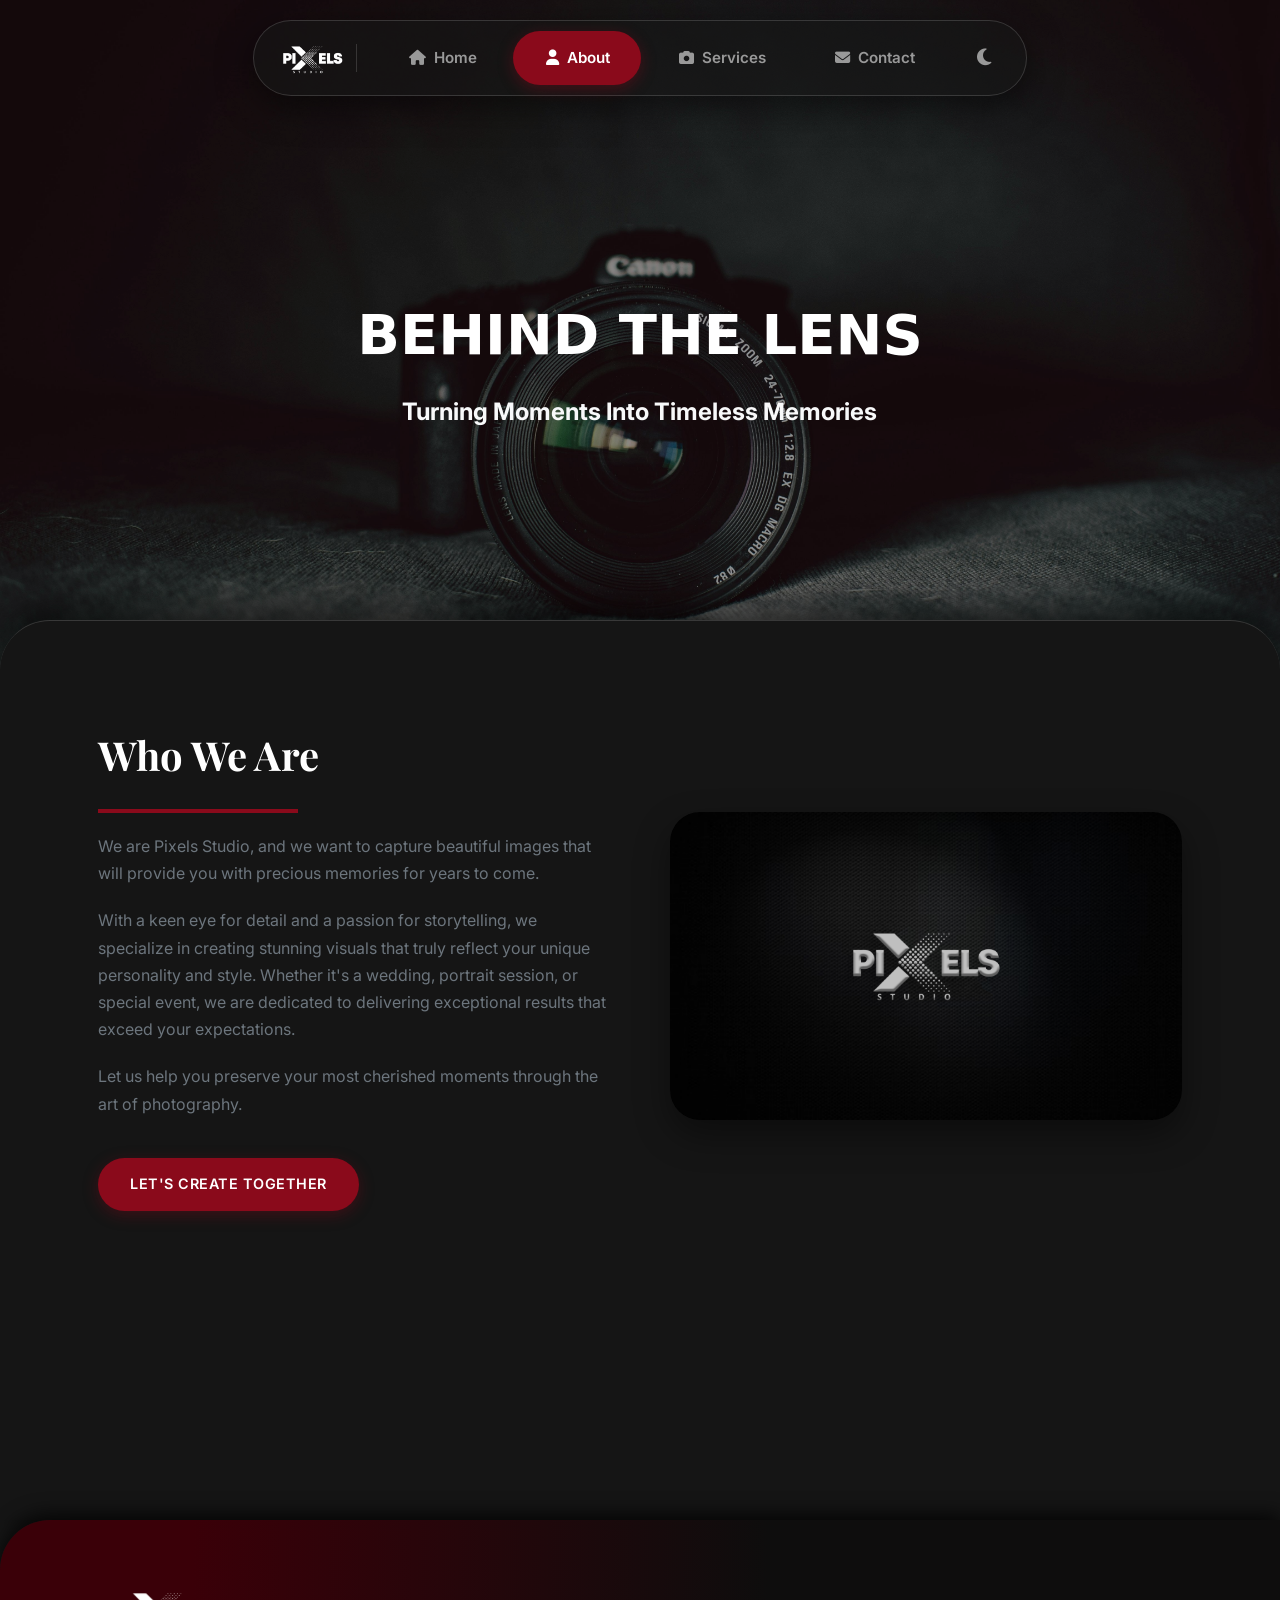
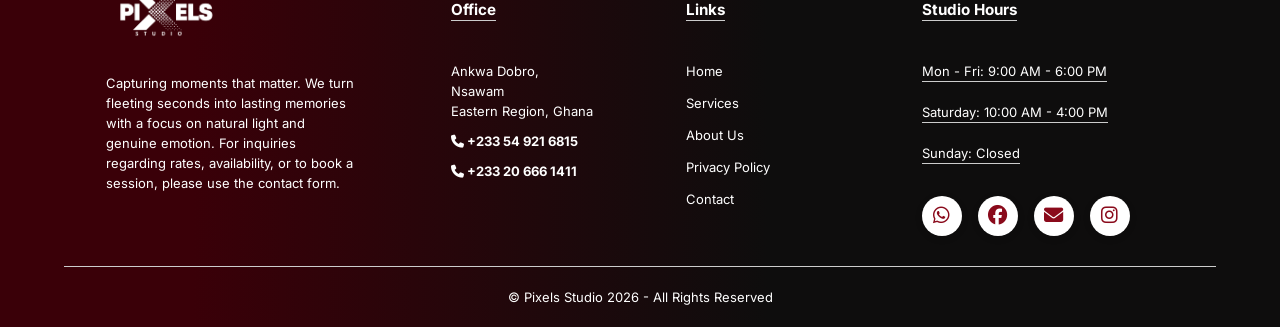
==== commit fd30f31e: "feat(mobile-nav): refine mobile navigation, page transitions, and add Skeleton UI - Implement smooth" ====
--- a/about.html
+++ b/about.html
@@ -4,6 +4,7 @@
     <meta charset="UTF-8">
     <meta name="viewport" content="width=device-width, initial-scale=1.0">
     <title>About Us | Pixels Studio</title>
+    <meta name="description" content="Learn about Pixels Studio, our story, passion, and dedicated team of professional photographers creating timeless visual art.">
     
     <link rel="stylesheet" href="https://cdnjs.cloudflare.com/ajax/libs/font-awesome/6.5.0/css/all.min.css" crossorigin="anonymous" referrerpolicy="no-referrer" />
     <link rel="preconnect" href="https://fonts.googleapis.com">
@@ -17,6 +18,7 @@
     <link rel="stylesheet" href="CSS/animations.css">
 </head>
 <body>
+    <a href="#main-content" class="skip-link">Skip to main content</a>
 
     <!-- =========================================
          THEME INITIALIZATION
@@ -60,12 +62,11 @@
             <i class="fa-solid fa-moon"></i>
         </button>
         </nav>
-        
-        <div class="mobile-toggle">
-            <i class="fas fa-bars"></i>
-        </div>
+        <div class="mobile-toggle" aria-label="Toggle Navigation Menu"><i class="fas fa-bars"></i></div>
     </header>
     <!-- /HEADER END -->
+
+    <main id="main-content">
 
     <!-- =========================================
          HERO SECTION
@@ -103,6 +104,7 @@
         </div>
     </section>
     <!-- /ABOUT INTRODUCTION END -->
+    </main>
 
     <!-- =========================================
          FOOTER SECTION
@@ -129,6 +131,7 @@
                     <li><a href="index.html">Home</a></li>
                     <li><a href="index.html#services">Services</a></li>
                     <li><a href="about.html">About Us</a></li>
+                    <li><a href="privacy.html">Privacy Policy</a></li>
                     <li><a href="index.html#contact">Contact</a></li>
                 </ul>
             </div>
--- a/CSS/global.css
+++ b/CSS/global.css
@@ -9,6 +9,24 @@
     padding: 0;
     box-sizing: border-box;
     -webkit-tap-highlight-color: transparent;
+}
+
+.skip-link {
+    position: absolute;
+    top: 20px;
+    left: 20px;
+    transform: translateY(-120px);
+    background: var(--primary, #8a0a1b);
+    color: #ffffff;
+    padding: 12px 20px;
+    border-radius: 8px;
+    z-index: 100000;
+    text-decoration: none;
+    font-weight: 600;
+    transition: transform 0.2s cubic-bezier(0.16, 1, 0.3, 1);
+}
+.skip-link:focus {
+    transform: translateY(0);
 }
 
 :root {
@@ -28,11 +46,11 @@
     --selection-bg: var(--primary);
     --selection-color: #ffffff;
     
-    --nav-bg: rgba(17, 17, 17, 0.45);
-    --nav-bg-scrolled: rgba(17, 17, 17, 0.65);
-    --nav-border: rgba(255, 255, 255, 0.08);
-    --nav-shadow: 0 10px 35px rgba(0, 0, 0, 0.6);
-    --nav-shadow-scrolled: 0 15px 45px rgba(0, 0, 0, 0.9);
+    --nav-bg: rgba(22, 22, 22, 0.65);
+    --nav-bg-scrolled: rgba(18, 18, 18, 0.82);
+    --nav-border: rgba(255, 255, 255, 0.15);
+    --nav-shadow: 0 10px 35px rgba(0, 0, 0, 0.5);
+    --nav-shadow-scrolled: 0 15px 45px rgba(0, 0, 0, 0.8);
     
     --scroll-track: transparent;
     --scroll-thumb: #444444;
@@ -56,11 +74,11 @@
     --selection-bg: rgba(138, 10, 27, 0.15);
     --selection-color: #8a0a1b;
     
-    --nav-bg: rgba(255, 255, 255, 0.85);
-    --nav-bg-scrolled: rgba(255, 255, 255, 0.95);
-    --nav-border: rgba(0, 0, 0, 0.08);
-    --nav-shadow: 0 10px 35px rgba(0, 0, 0, 0.1);
-    --nav-shadow-scrolled: 0 15px 45px rgba(0, 0, 0, 0.15);
+    --nav-bg: rgba(250, 248, 245, 0.72);
+    --nav-bg-scrolled: rgba(255, 255, 255, 0.88);
+    --nav-border: rgba(0, 0, 0, 0.12);
+    --nav-shadow: 0 10px 35px rgba(0, 0, 0, 0.08);
+    --nav-shadow-scrolled: 0 15px 45px rgba(0, 0, 0, 0.12);
     
     --scroll-track: #faf8f5;
     --scroll-thumb: #cccccc;
@@ -138,14 +156,18 @@
    ========================================= */
 
 .floating-header { 
-    position: absolute;
-    top: 30px; 
+    position: fixed; 
+    top: 20px; 
     left: 0; 
     width: 100%; 
     z-index: 9999; 
     display: flex; 
     justify-content: center; 
-    transition: all 0.4s ease; 
+    will-change: transform, opacity, filter;
+    /* Reappearance (entrance): smooth 360ms cubic-bezier curve */
+    transition: transform 0.36s cubic-bezier(0.16, 1, 0.3, 1), 
+                opacity 0.3s ease-out, 
+                filter 0.3s ease-out; 
 }
 
 .glass-nav { 
@@ -153,22 +175,19 @@
     align-items: center; 
     position: relative; 
     background: var(--nav-bg); 
-    backdrop-filter: blur(16px); 
-    -webkit-backdrop-filter: blur(16px);
+    backdrop-filter: blur(16px) saturate(180%); 
+    -webkit-backdrop-filter: blur(16px) saturate(180%);
     padding: 10px 20px; 
     border-radius: 60px; 
     gap: 5px; 
     border: 1px solid var(--nav-border); 
     box-shadow: var(--nav-shadow); 
-    transition: all 0.4s ease; 
+    transition: background-color 0.3s ease, border-color 0.3s ease, box-shadow 0.3s ease, transform 0.2s ease; 
 }
 
 /* Restores the fixed position when scrolling down */
 .floating-header.scrolled { 
-    position: fixed; 
-    top: 0; 
-    padding-top: 15px; 
-    padding-bottom: 15px; 
+    top: 15px;
 }
 
 .floating-header.scrolled .glass-nav { 
@@ -177,11 +196,17 @@
     box-shadow: var(--nav-shadow-scrolled); 
 }
 
-/* Hides the navigation bar when scrolling down */
+/* Disappearance (exit): swift 240ms with scale reduction and micro-blur */
 .floating-header.nav-hidden {
-    transform: translateY(-150%);
-    opacity: 0;
-    pointer-events: none;
+    animation: none !important;
+    transform: translateY(-40px) scale(0.92) !important;
+    opacity: 0 !important;
+    filter: blur(4px) !important;
+    pointer-events: none !important;
+    /* Faster exit transition when hiding */
+    transition: transform 0.24s cubic-bezier(0.7, 0, 0.84, 0), 
+                opacity 0.2s ease-in, 
+                filter 0.2s ease-in !important;
 }
 
 .nav-logo { 
@@ -260,7 +285,10 @@
     padding: 0.9rem 2rem; 
     border-radius: 50px; 
     font-weight: 600; 
-    transition: var(--transition); 
+    transition: transform 0.2s cubic-bezier(0.16, 1, 0.3, 1), 
+                background-color 0.2s ease, 
+                box-shadow 0.2s ease, 
+                color 0.2s ease; 
     text-transform: uppercase; 
     letter-spacing: 0.5px; 
     font-size: 0.9rem; 
@@ -271,17 +299,19 @@
 .btn-primary { 
     background: var(--primary); 
     color: #fff; 
-    box-shadow: 0 4px 15px rgba(138, 10, 27, 0.5); 
-}
-
-.btn-primary:hover { 
-    background: var(--primary-dark); 
-    transform: translateY(-3px); 
-    box-shadow: 0 8px 25px rgba(138, 10, 27, 0.6); 
+    box-shadow: 0 4px 15px rgba(138, 10, 27, 0.35); 
+}
+
+@media (hover: hover) and (pointer: fine) {
+    .btn-primary:hover { 
+        background: var(--primary-dark); 
+        transform: translateY(-2px); 
+        box-shadow: 0 6px 20px rgba(138, 10, 27, 0.45); 
+    }
 }
 
 .btn-primary:active {
-    transform: scale(0.95);
+    transform: scale(0.97);
 }
 
 .btn-outline { 
@@ -289,15 +319,17 @@
     color: #ffffff; 
 }
 
-.btn-outline:hover { 
-    background: var(--primary); 
-    color: white; 
-    transform: translateY(-3px); 
-    box-shadow: 0 8px 25px rgba(138, 10, 27, 0.4);
+@media (hover: hover) and (pointer: fine) {
+    .btn-outline:hover { 
+        background: var(--primary); 
+        color: white; 
+        transform: translateY(-2px); 
+        box-shadow: 0 6px 20px rgba(138, 10, 27, 0.35);
+    }
 }
 
 .btn-outline:active {
-    transform: scale(0.95);
+    transform: scale(0.97);
 }
 
 /* =========================================
@@ -347,12 +379,12 @@
    FOOTER SECTION (GLOBAL)
    ========================================= */
 
-footer { 
+footer:not(.minimal-footer) { 
     width: 100%; 
     z-index: 20; 
     position: relative; 
     bottom: 0; 
-    background: linear-gradient(to right, #3a0008 15%, #0e0d0d 60%, #0e0d0d 100%) !important;
+    background: linear-gradient(to right, #3a0008 15%, #0e0d0d 60%, #0e0d0d 100%);
     color: #fff; 
     padding: 50px 0 20px; 
     border-top-left-radius: 50px; 
@@ -363,7 +395,7 @@
     overflow: hidden;
 }
 
-footer::before {
+footer:not(.minimal-footer)::before {
     content: '';
     position: absolute;
     inset: 0;
@@ -649,7 +681,7 @@
 }
 
 .scroll-top-btn:active {
-    transform: scale(0.9) !important;
+    transform: scale(0.95) !important;
 }
 
 /* Floating Actions Mobile Responsiveness */
@@ -681,26 +713,50 @@
     color: #999999;
     font-size: 1.2rem;
     cursor: pointer;
-    transition: all 0.3s ease;
+    transition: transform 0.2s cubic-bezier(0.16, 1, 0.3, 1), color 0.25s ease;
     margin-left: 10px;
     z-index: 2;
-}
-
-#theme-toggle:hover,
-.mobile-toggle:hover {
-    color: #ffffff;
-    background: rgba(255, 255, 255, 0.1);
-    transform: scale(1.05);
+    outline: none !important;
+    -webkit-tap-highlight-color: transparent;
+}
+
+#theme-toggle:focus,
+#theme-toggle:focus-visible,
+.mobile-toggle:focus,
+.mobile-toggle:focus-visible {
+    outline: none !important;
+    box-shadow: none !important;
+    background: transparent !important;
+}
+
+@media (hover: hover) and (pointer: fine) {
+    #theme-toggle:hover,
+    .mobile-toggle:hover {
+        color: #ffffff;
+        background: rgba(255, 255, 255, 0.08);
+        transform: scale(1.05);
+    }
+    body.light-theme #theme-toggle:hover,
+    body.light-theme .mobile-toggle:hover {
+        color: #111111;
+        background: rgba(0, 0, 0, 0.05);
+    }
+}
+
+#theme-toggle i,
+.floating-theme-btn i {
+    display: inline-block;
+    transition: transform 0.22s cubic-bezier(0.16, 1, 0.3, 1), opacity 0.18s ease;
+}
+
+#theme-toggle.theme-swapping i,
+.floating-theme-btn.theme-swapping i {
+    transform: rotate(180deg) scale(0.65);
+    opacity: 0;
 }
 
 body.light-theme #theme-toggle {
     color: #555555;
-}
-
-body.light-theme #theme-toggle:hover,
-body.light-theme .mobile-toggle:hover {
-    color: #111111;
-    background: rgba(0, 0, 0, 0.05);
 }
 
 /* =========================================
@@ -785,16 +841,16 @@
     box-shadow: 0 -5px 20px rgba(0, 0, 0, 0.1) !important; 
 }
 
-body.light-theme footer p,
-body.light-theme footer a,
-body.light-theme footer span,
-body.light-theme footer li,
-body.light-theme footer .copyright,
-body.light-theme footer .footer-head {
-    color: rgba(255, 255, 255, 0.9) !important; 
-}
-
-body.light-theme footer .phone-numbers a {
+body.light-theme footer:not(.minimal-footer) p,
+body.light-theme footer:not(.minimal-footer) a,
+body.light-theme footer:not(.minimal-footer) span,
+body.light-theme footer:not(.minimal-footer) li,
+body.light-theme footer:not(.minimal-footer) .copyright,
+body.light-theme footer:not(.minimal-footer) .footer-head {
+    color: #ffffff !important; 
+}
+
+body.light-theme footer:not(.minimal-footer) .phone-numbers a {
     color: #ffffff !important;
 }
 
@@ -818,17 +874,19 @@
     content: '';
     position: fixed;
     inset: 0;
-    background: rgba(0, 0, 0, 0.7);
-    backdrop-filter: blur(10px);
-    -webkit-backdrop-filter: blur(10px);
-    z-index: 9998; /* Sits directly beneath the 9999 z-index header */
+    background: rgba(0, 0, 0, 0.65);
+    backdrop-filter: blur(12px) saturate(150%);
+    -webkit-backdrop-filter: blur(12px) saturate(150%);
+    z-index: 9998; /* Sits directly beneath header z-index */
     opacity: 0;
     visibility: hidden;
-    transition: all 0.4s ease;
+    will-change: opacity, backdrop-filter;
+    transition: opacity 0.35s cubic-bezier(0.16, 1, 0.3, 1), 
+                visibility 0.35s ease;
     pointer-events: none;
 }
 body.light-theme::after {
-    background: rgba(255, 255, 255, 0.6);
+    background: rgba(250, 248, 245, 0.7);
 }
 body.menu-active::after {
     opacity: 1;
@@ -836,7 +894,8 @@
     pointer-events: auto;
 }
 body.menu-active {
-    overflow: hidden;
+    /* Allow scrolling so user can scroll away and auto-close menu */
+    touch-action: pan-y;
 }
 
 @media (max-width: 768px) {
@@ -845,38 +904,45 @@
         align-items: center;
         justify-content: center;
         position: absolute;
-        top: 15px; 
-        right: 30px;
+        top: 12px; 
+        right: 25px;
         z-index: 10001;
-        height: 40px;
-        width: 40px;
+        height: 44px;
+        width: 44px;
         padding: 0;
+        background: transparent;
+        border: none;
+        border-radius: 50%;
+        box-shadow: none;
+        outline: none !important;
+        -webkit-tap-highlight-color: transparent;
+        transition: transform 0.2s cubic-bezier(0.16, 1, 0.3, 1), background-color 0.25s ease;
     }
     
     /* Animated Hamburger Lines */
     .mobile-toggle i {
         position: relative;
-        width: 24px;
+        width: 22px;
         height: 2px;
         background-color: #ffffff;
-        transition: all 0.3s ease;
+        transition: background-color 0.22s ease, transform 0.25s cubic-bezier(0.16, 1, 0.3, 1);
         display: block;
     }
     .mobile-toggle i::before,
     .mobile-toggle i::after {
         content: '';
         position: absolute;
-        width: 24px;
+        width: 22px;
         height: 2px;
         background-color: #ffffff;
-        transition: all 0.3s ease;
+        transition: transform 0.25s cubic-bezier(0.16, 1, 0.3, 1), top 0.25s cubic-bezier(0.16, 1, 0.3, 1), bottom 0.25s cubic-bezier(0.16, 1, 0.3, 1), background-color 0.22s ease;
         left: 0;
     }
     .mobile-toggle i::before {
-        top: -8px;
+        top: -7px;
     }
     .mobile-toggle i::after {
-        bottom: -8px;
+        bottom: -7px;
     }
 
     /* Light Theme Hamburger */
@@ -886,9 +952,9 @@
         background-color: #111111;
     }
 
-    /* Hamburger to 'X' Animation States */
+    /* Hamburger to 'X' Morphing Animation */
     body.menu-active .mobile-toggle i {
-        background-color: transparent;
+        background-color: transparent !important;
     }
     body.menu-active .mobile-toggle i::before {
         top: 0;
@@ -900,7 +966,7 @@
     }
     
     .mobile-toggle:active {
-        transform: scale(0.85);
+        transform: scale(0.92);
     }
     
     .glass-nav {
@@ -910,6 +976,12 @@
         border-radius: 24px;
         padding: 15px 25px;
         gap: 0;
+        background: var(--nav-bg);
+        backdrop-filter: blur(24px) saturate(180%);
+        -webkit-backdrop-filter: blur(24px) saturate(180%);
+        border: 1px solid var(--nav-border);
+        box-shadow: var(--nav-shadow);
+        transition: padding 0.28s cubic-bezier(0.16, 1, 0.3, 1), background-color 0.3s ease, border-color 0.3s ease;
     }
     .nav-logo {
         padding: 0;
@@ -927,23 +999,23 @@
         opacity: 0;
         visibility: hidden;
         overflow: hidden;
-        transform: translateX(10px);
-        transition: all 0.3s ease;
+        transform: translateY(-8px);
+        transition: max-height 0.18s cubic-bezier(0.16, 1, 0.3, 1), opacity 0.15s ease, transform 0.18s cubic-bezier(0.16, 1, 0.3, 1), visibility 0.18s ease, padding 0.18s ease;
     }
     .glass-nav.menu-open .nav-item {
         max-height: 60px;
         opacity: 1;
         visibility: visible;
-        padding: 15px 0;
+        padding: 14px 0;
         border-top-width: 1px;
-        transform: translateX(0);
+        transform: translateY(0);
     }
     
     /* Staggered entrance delays for mobile menu items */
-    .glass-nav.menu-open .nav-item:nth-child(4) { transition-delay: 0.05s; }
-    .glass-nav.menu-open .nav-item:nth-child(5) { transition-delay: 0.1s; }
-    .glass-nav.menu-open .nav-item:nth-child(6) { transition-delay: 0.15s; }
-    .glass-nav.menu-open .nav-item:nth-child(7) { transition-delay: 0.2s; }
+    .glass-nav.menu-open .nav-item:nth-child(4) { transition-delay: 0.04s; }
+    .glass-nav.menu-open .nav-item:nth-child(5) { transition-delay: 0.08s; }
+    .glass-nav.menu-open .nav-item:nth-child(6) { transition-delay: 0.12s; }
+    .glass-nav.menu-open .nav-item:nth-child(7) { transition-delay: 0.16s; }
     
     #theme-toggle {
         display: flex;
@@ -976,3 +1048,82 @@
         color: var(--primary) !important;
     }
 }
+
+/* =========================================
+   MOBILE & CROSS-PAGE TRANSITIONS
+   ========================================= */
+body {
+    animation: pageEnter 0.22s cubic-bezier(0.16, 1, 0.3, 1) ease-out;
+}
+
+@keyframes pageEnter {
+    from {
+        opacity: 0;
+        transform: translateY(4px);
+    }
+    to {
+        opacity: 1;
+        transform: translateY(0);
+    }
+}
+
+/* =========================================
+   SKELETON UI SHIMMER SYSTEM
+   ========================================= */
+@keyframes skeletonShimmer {
+    0% {
+        background-position: -200% 0;
+    }
+    100% {
+        background-position: 200% 0;
+    }
+}
+
+.skeleton {
+    position: relative;
+    overflow: hidden;
+    background: linear-gradient(90deg, rgba(255, 255, 255, 0.03) 25%, rgba(255, 255, 255, 0.08) 50%, rgba(255, 255, 255, 0.03) 75%);
+    background-size: 200% 100%;
+    animation: skeletonShimmer 1.8s infinite cubic-bezier(0.4, 0, 0.6, 1);
+    border-radius: 12px;
+}
+
+body.light-theme .skeleton {
+    background: linear-gradient(90deg, rgba(0, 0, 0, 0.03) 25%, rgba(0, 0, 0, 0.07) 50%, rgba(0, 0, 0, 0.03) 75%);
+    background-size: 200% 100%;
+}
+
+.skeleton-text {
+    height: 16px;
+    width: 100%;
+    margin-bottom: 8px;
+    border-radius: 8px;
+}
+
+.skeleton-title {
+    height: 28px;
+    width: 60%;
+    margin-bottom: 16px;
+    border-radius: 10px;
+}
+
+.skeleton-card {
+    min-height: 380px;
+    width: 100%;
+    border-radius: 20px;
+}
+
+.skeleton-circle {
+    width: 44px;
+    height: 44px;
+    border-radius: 50%;
+}
+
+/* Image skeleton loading resolver */
+img.img-loading {
+    opacity: 0;
+    transition: opacity 0.3s ease-out;
+}
+img.img-loaded {
+    opacity: 1;
+}
--- a/CSS/animations.css
+++ b/CSS/animations.css
@@ -6,17 +6,26 @@
 @keyframes navFadeIn {
     from { 
         opacity: 0; 
-        transform: translateY(-20px); 
+        transform: translateY(-20px) scale(0.95); 
+        filter: blur(4px);
     }
     to { 
         opacity: 1; 
-        transform: translateY(0); 
+        transform: translateY(0) scale(1); 
+        filter: blur(0px);
     }
 }
 
 .floating-header {
     opacity: 0;
-    animation: navFadeIn 0.8s cubic-bezier(0.25, 1, 0.5, 1) forwards;
+    animation: navFadeIn 0.4s cubic-bezier(0.16, 1, 0.3, 1) forwards;
+}
+
+/* Disable initial keyframes fill-mode when scrolled, hidden, or exiting */
+.floating-header.scrolled,
+.floating-header.nav-hidden,
+body.page-exiting .floating-header {
+    animation: none !important;
 }
 
 /* Hero Content Float Up */
@@ -61,23 +70,26 @@
    2. REPEATING SCROLL REVEAL ENGINE
    ========================================= */
 
-.scroll-reveal {
+.scroll-reveal,
+.reveal-up {
     opacity: 0;
     will-change: transform, opacity;
-    transform: translateY(50px);
-    transition: all 0.8s cubic-bezier(0.22, 1, 0.36, 1);
+    transform: translateY(24px);
+    transition: transform 0.4s cubic-bezier(0.16, 1, 0.3, 1), 
+                opacity 0.4s ease-out;
 }
 
-.scroll-reveal.active {
+.scroll-reveal.active,
+.reveal-up.active {
     opacity: 1 !important;
     transform: translateY(0) scale(1) !important;
 }
 
 .scroll-reveal.reveal-left {
-    transform: translateX(-30px);
+    transform: translateX(-16px);
 }
 .scroll-reveal.reveal-right {
-    transform: translateX(30px);
+    transform: translateX(16px);
 }
 
 .scroll-reveal.active.reveal-left,
@@ -91,13 +103,13 @@
    ========================================= */
 
 .delay-100 {
+    transition-delay: 0.1s !important;
+}
+.delay-200 {
     transition-delay: 0.2s !important;
 }
-.delay-200 {
-    transition-delay: 0.4s !important;
-}
 .delay-300 {
-    transition-delay: 0.6s !important;
+    transition-delay: 0.3s !important;
 }
 
 
@@ -105,21 +117,27 @@
    4. PAGE TRANSITIONS
    ========================================= */
 
-body {
-    transition: opacity 0.4s ease-in-out;
-    opacity: 1;
-}
-
-body.fade-out {
-    opacity: 0;
-}
-
 /* Mobile reduction for slide animations to prevent horizontal overflow */
 @media (max-width: 768px) {
     .scroll-reveal.reveal-left {
-        transform: translateX(-50px);
+        transform: translateX(-16px);
     }
     .scroll-reveal.reveal-right {
-        transform: translateX(50px);
+        transform: translateX(16px);
+    }
+}
+
+/* Reduced Motion Accessibility */
+@media (prefers-reduced-motion: reduce) {
+    .scroll-reveal,
+    .brand-huge,
+    .hero-intro,
+    .hero-subtext,
+    .button-group,
+    .floating-header {
+        animation: none !important;
+        transition: opacity 0.2s ease !important;
+        transform: none !important;
+        opacity: 1 !important;
     }
 }
